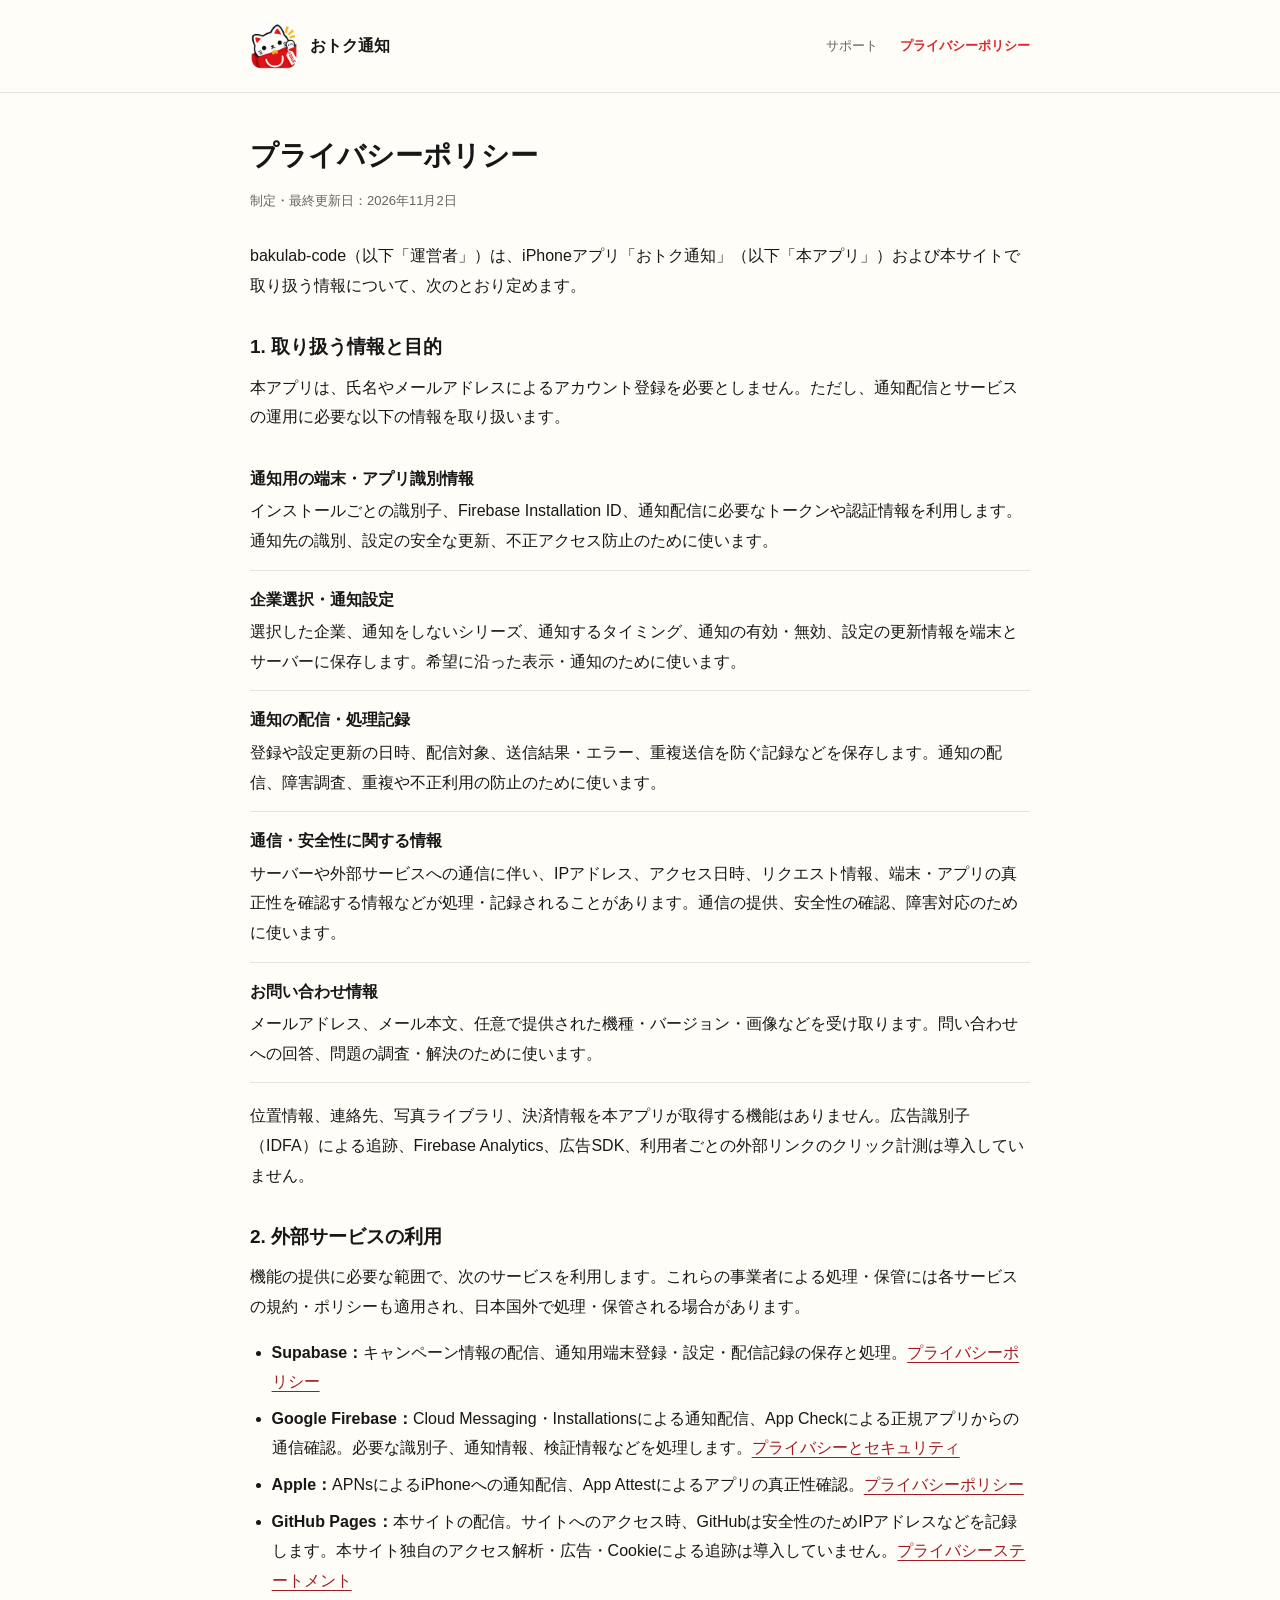
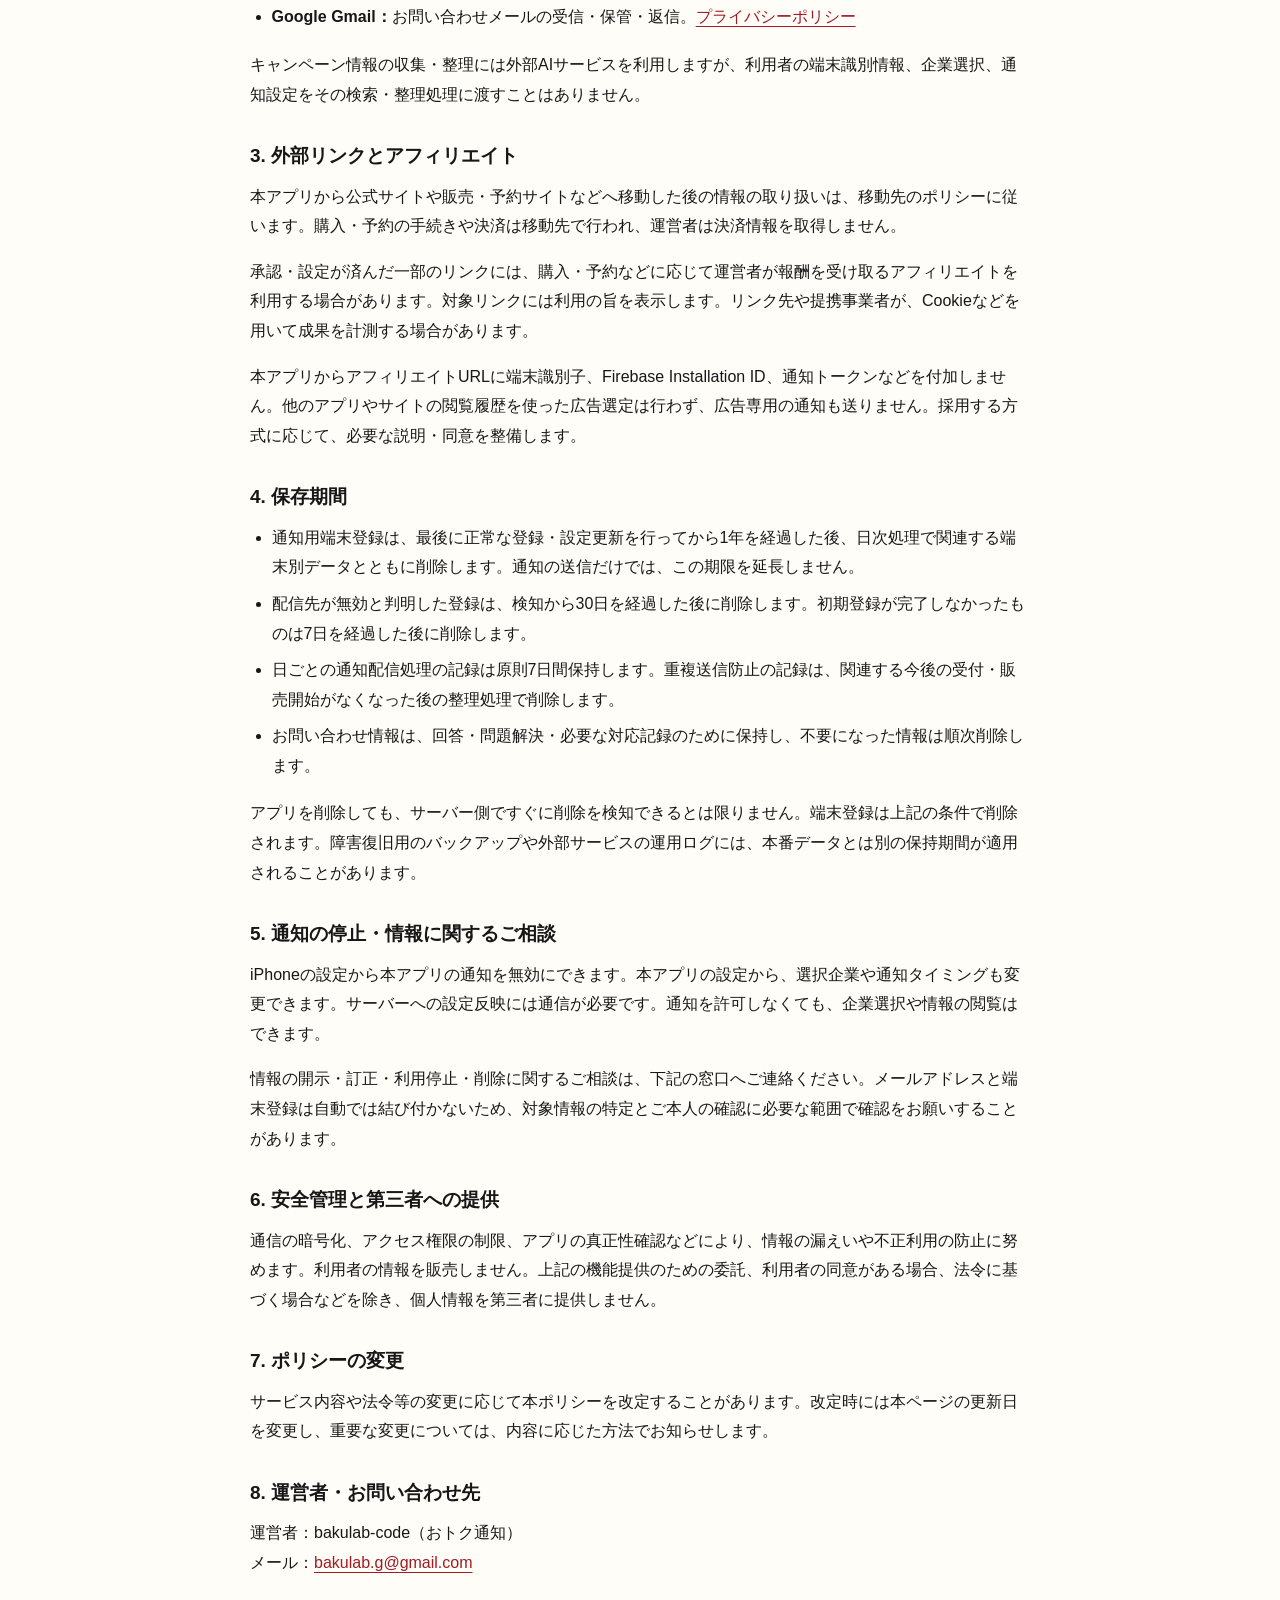
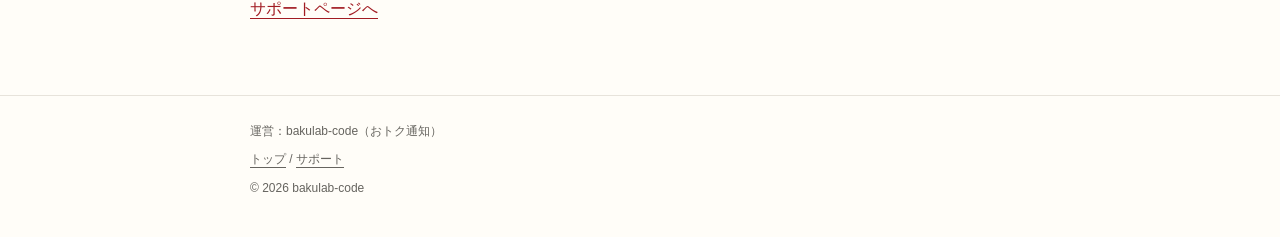
==== privacy/index.html @ 9425ad24 "Publish Otoku privacy policy and support pages" ====
<!doctype html>
<html lang="ja">
<head>
  <meta charset="utf-8">
  <meta name="viewport" content="width=device-width, initial-scale=1">
  <meta name="referrer" content="no-referrer">
  <meta name="description" content="おトク通知で取り扱う情報、利用目的、外部サービス、保存期間、通知停止と問い合わせ方法について。">
  <title>プライバシーポリシー | おトク通知</title>
  <link rel="canonical" href="https://bakulab-code.github.io/otoku-info/privacy/">
  <link rel="icon" href="../assets/app-icon.png" type="image/png">
  <link rel="stylesheet" href="../styles.css">
</head>
<body>
  <a class="skip" href="#main">本文へ移動</a>
  <header class="site-header"><div class="wrap header-inner">
    <a class="brand" href="../" aria-label="おトク通知 トップ"><img src="../assets/app-icon.png" alt="" width="48" height="48"><span>おトク通知</span></a>
    <nav aria-label="サイト内メニュー"><a href="../support/">サポート</a><a href="./" aria-current="page">プライバシーポリシー</a></nav>
  </div></header>
  <main id="main" class="wrap">
    <h1>プライバシーポリシー</h1>
    <p class="updated">制定・最終更新日：2026年11月2日</p>
    <p>bakulab-code（以下「運営者」）は、iPhoneアプリ「おトク通知」（以下「本アプリ」）および本サイトで取り扱う情報について、次のとおり定めます。</p>
    <h2>1. 取り扱う情報と目的</h2>
    <p>本アプリは、氏名やメールアドレスによるアカウント登録を必要としません。ただし、通知配信とサービスの運用に必要な以下の情報を取り扱います。</p>
    <dl class="facts">
      <div><dt>通知用の端末・アプリ識別情報</dt><dd>インストールごとの識別子、Firebase Installation ID、通知配信に必要なトークンや認証情報を利用します。通知先の識別、設定の安全な更新、不正アクセス防止のために使います。</dd></div>
      <div><dt>企業選択・通知設定</dt><dd>選択した企業、通知をしないシリーズ、通知するタイミング、通知の有効・無効、設定の更新情報を端末とサーバーに保存します。希望に沿った表示・通知のために使います。</dd></div>
      <div><dt>通知の配信・処理記録</dt><dd>登録や設定更新の日時、配信対象、送信結果・エラー、重複送信を防ぐ記録などを保存します。通知の配信、障害調査、重複や不正利用の防止のために使います。</dd></div>
      <div><dt>通信・安全性に関する情報</dt><dd>サーバーや外部サービスへの通信に伴い、IPアドレス、アクセス日時、リクエスト情報、端末・アプリの真正性を確認する情報などが処理・記録されることがあります。通信の提供、安全性の確認、障害対応のために使います。</dd></div>
      <div id="contact-data"><dt>お問い合わせ情報</dt><dd>メールアドレス、メール本文、任意で提供された機種・バージョン・画像などを受け取ります。問い合わせへの回答、問題の調査・解決のために使います。</dd></div>
    </dl>
    <p>位置情報、連絡先、写真ライブラリ、決済情報を本アプリが取得する機能はありません。広告識別子（IDFA）による追跡、Firebase Analytics、広告SDK、利用者ごとの外部リンクのクリック計測は導入していません。</p>
    <h2>2. 外部サービスの利用</h2>
    <p>機能の提供に必要な範囲で、次のサービスを利用します。これらの事業者による処理・保管には各サービスの規約・ポリシーも適用され、日本国外で処理・保管される場合があります。</p>
    <ul>
      <li><strong>Supabase：</strong>キャンペーン情報の配信、通知用端末登録・設定・配信記録の保存と処理。<a href="https://supabase.com/privacy">プライバシーポリシー</a></li>
      <li><strong>Google Firebase：</strong>Cloud Messaging・Installationsによる通知配信、App Checkによる正規アプリからの通信確認。必要な識別子、通知情報、検証情報などを処理します。<a href="https://firebase.google.com/support/privacy">プライバシーとセキュリティ</a></li>
      <li><strong>Apple：</strong>APNsによるiPhoneへの通知配信、App Attestによるアプリの真正性確認。<a href="https://www.apple.com/jp/legal/privacy/">プライバシーポリシー</a></li>
      <li><strong>GitHub Pages：</strong>本サイトの配信。サイトへのアクセス時、GitHubは安全性のためIPアドレスなどを記録します。本サイト独自のアクセス解析・広告・Cookieによる追跡は導入していません。<a href="https://docs.github.com/en/site-policy/privacy-policies/github-general-privacy-statement">プライバシーステートメント</a></li>
      <li><strong>Google Gmail：</strong>お問い合わせメールの受信・保管・返信。<a href="https://policies.google.com/privacy?hl=ja">プライバシーポリシー</a></li>
    </ul>
    <p>キャンペーン情報の収集・整理には外部AIサービスを利用しますが、利用者の端末識別情報、企業選択、通知設定をその検索・整理処理に渡すことはありません。</p>
    <h2>3. 外部リンクとアフィリエイト</h2>
    <p>本アプリから公式サイトや販売・予約サイトなどへ移動した後の情報の取り扱いは、移動先のポリシーに従います。購入・予約の手続きや決済は移動先で行われ、運営者は決済情報を取得しません。</p>
    <p>承認・設定が済んだ一部のリンクには、購入・予約などに応じて運営者が報酬を受け取るアフィリエイトを利用する場合があります。対象リンクには利用の旨を表示します。リンク先や提携事業者が、Cookieなどを用いて成果を計測する場合があります。</p>
    <p>本アプリからアフィリエイトURLに端末識別子、Firebase Installation ID、通知トークンなどを付加しません。他のアプリやサイトの閲覧履歴を使った広告選定は行わず、広告専用の通知も送りません。採用する方式に応じて、必要な説明・同意を整備します。</p>
    <h2>4. 保存期間</h2>
    <ul>
      <li>通知用端末登録は、最後に正常な登録・設定更新を行ってから1年を経過した後、日次処理で関連する端末別データとともに削除します。通知の送信だけでは、この期限を延長しません。</li>
      <li>配信先が無効と判明した登録は、検知から30日を経過した後に削除します。初期登録が完了しなかったものは7日を経過した後に削除します。</li>
      <li>日ごとの通知配信処理の記録は原則7日間保持します。重複送信防止の記録は、関連する今後の受付・販売開始がなくなった後の整理処理で削除します。</li>
      <li>お問い合わせ情報は、回答・問題解決・必要な対応記録のために保持し、不要になった情報は順次削除します。</li>
    </ul>
    <p>アプリを削除しても、サーバー側ですぐに削除を検知できるとは限りません。端末登録は上記の条件で削除されます。障害復旧用のバックアップや外部サービスの運用ログには、本番データとは別の保持期間が適用されることがあります。</p>
    <h2>5. 通知の停止・情報に関するご相談</h2>
    <p>iPhoneの設定から本アプリの通知を無効にできます。本アプリの設定から、選択企業や通知タイミングも変更できます。サーバーへの設定反映には通信が必要です。通知を許可しなくても、企業選択や情報の閲覧はできます。</p>
    <p>情報の開示・訂正・利用停止・削除に関するご相談は、下記の窓口へご連絡ください。メールアドレスと端末登録は自動では結び付かないため、対象情報の特定とご本人の確認に必要な範囲で確認をお願いすることがあります。</p>
    <h2>6. 安全管理と第三者への提供</h2>
    <p>通信の暗号化、アクセス権限の制限、アプリの真正性確認などにより、情報の漏えいや不正利用の防止に努めます。利用者の情報を販売しません。上記の機能提供のための委託、利用者の同意がある場合、法令に基づく場合などを除き、個人情報を第三者に提供しません。</p>
    <h2>7. ポリシーの変更</h2>
    <p>サービス内容や法令等の変更に応じて本ポリシーを改定することがあります。改定時には本ページの更新日を変更し、重要な変更については、内容に応じた方法でお知らせします。</p>
    <h2>8. 運営者・お問い合わせ先</h2>
    <p>運営者：bakulab-code（おトク通知）<br>メール：<a href="mailto:bakulab.g@gmail.com">bakulab.g@gmail.com</a></p>
    <p><a href="../support/">サポートページへ</a></p>
  </main>
  <footer><div class="wrap"><p>運営：bakulab-code（おトク通知）</p><p><a href="../">トップ</a> / <a href="../support/">サポート</a></p><p>&copy; 2026 bakulab-code</p></div></footer>
</body>
</html>
---- styles.css ----
:root {
  color-scheme: light;
  --paper: #fffdf8;
  --ink: #171717;
  --muted: #66645f;
  --red: #d9272e;
  --line: #e7e3db;
}
* { box-sizing: border-box; }
html { -webkit-text-size-adjust: 100%; }
body {
  margin: 0;
  background: var(--paper);
  color: var(--ink);
  font-family: -apple-system, BlinkMacSystemFont, "Hiragino Sans", "Yu Gothic", sans-serif;
  font-size: 16px;
  line-height: 1.85;
  letter-spacing: 0;
  overflow-wrap: anywhere;
}
a { color: #a11b22; text-underline-offset: 4px; }
a:hover { text-decoration-thickness: 2px; }
a:focus-visible, summary:focus-visible { outline: 3px solid var(--red); outline-offset: 5px; }
.wrap { width: min(100% - 40px, 780px); margin-inline: auto; }
.skip { position: absolute; top: -100px; left: 20px; background: white; padding: 8px; z-index: 2; }
.skip:focus { top: 12px; }
.site-header { border-bottom: 1px solid var(--line); }
.header-inner { display: flex; align-items: center; justify-content: space-between; gap: 20px; padding-block: 22px; }
.brand { display: flex; align-items: center; gap: 12px; color: var(--ink); text-decoration: none; font-weight: 650; }
.brand img { display: block; width: 48px; height: 48px; border-radius: 11px; }
nav { display: flex; flex-wrap: wrap; gap: 8px 22px; font-size: 13px; }
nav a { color: var(--muted); text-decoration: none; }
nav a[aria-current="page"] { color: var(--red); font-weight: 650; }
main { padding-block: 42px 56px; }
h1 { margin: 0 0 12px; font-size: 28px; line-height: 1.5; font-weight: 700; }
h2 { margin: 32px 0 10px; font-size: 19px; line-height: 1.6; font-weight: 650; }
p { margin: 0 0 16px; }
ul { padding-left: 1.35em; margin: 0 0 18px; }
li { margin-block: 7px; }
.lead { color: #45433f; }
.updated, .note { color: var(--muted); font-size: 13px; }
.updated { margin-bottom: 28px; }
.page-links { border-top: 1px solid var(--line); margin-top: 30px; }
.page-link { display: block; padding: 20px 0; border-bottom: 1px solid var(--line); text-decoration: none; }
.page-link strong { font-size: 18px; font-weight: 650; }
.page-link span { display: block; margin-top: 4px; color: var(--muted); font-size: 14px; }
.contact { border-left: 3px solid var(--red); padding-left: 18px; margin-block: 24px; }
.contact p { margin-bottom: 6px; }
.email { font-size: 19px; font-weight: 600; }
.facts { margin: 18px 0; }
.facts > div { border-bottom: 1px solid var(--line); padding-block: 14px; }
dt { font-weight: 650; }
dd { margin: 3px 0 0; }
details { border-bottom: 1px solid var(--line); padding-block: 17px; }
summary { cursor: pointer; font-weight: 600; line-height: 1.7; }
details p { margin: 12px 0 2px; font-size: 15px; }
footer { border-top: 1px solid var(--line); padding-block: 24px 32px; color: var(--muted); font-size: 12px; }
footer p { margin-bottom: 6px; }
footer a { color: inherit; }
@media (max-width: 580px) {
  .header-inner { align-items: flex-start; flex-direction: column; gap: 14px; padding-block: 18px; }
  .brand img { width: 42px; height: 42px; }
  main { padding-block: 30px 42px; }
  h1 { font-size: 25px; }
  h2 { font-size: 18px; }
}
@media (prefers-reduced-motion: no-preference) {
  a { transition: color 120ms ease; }
}
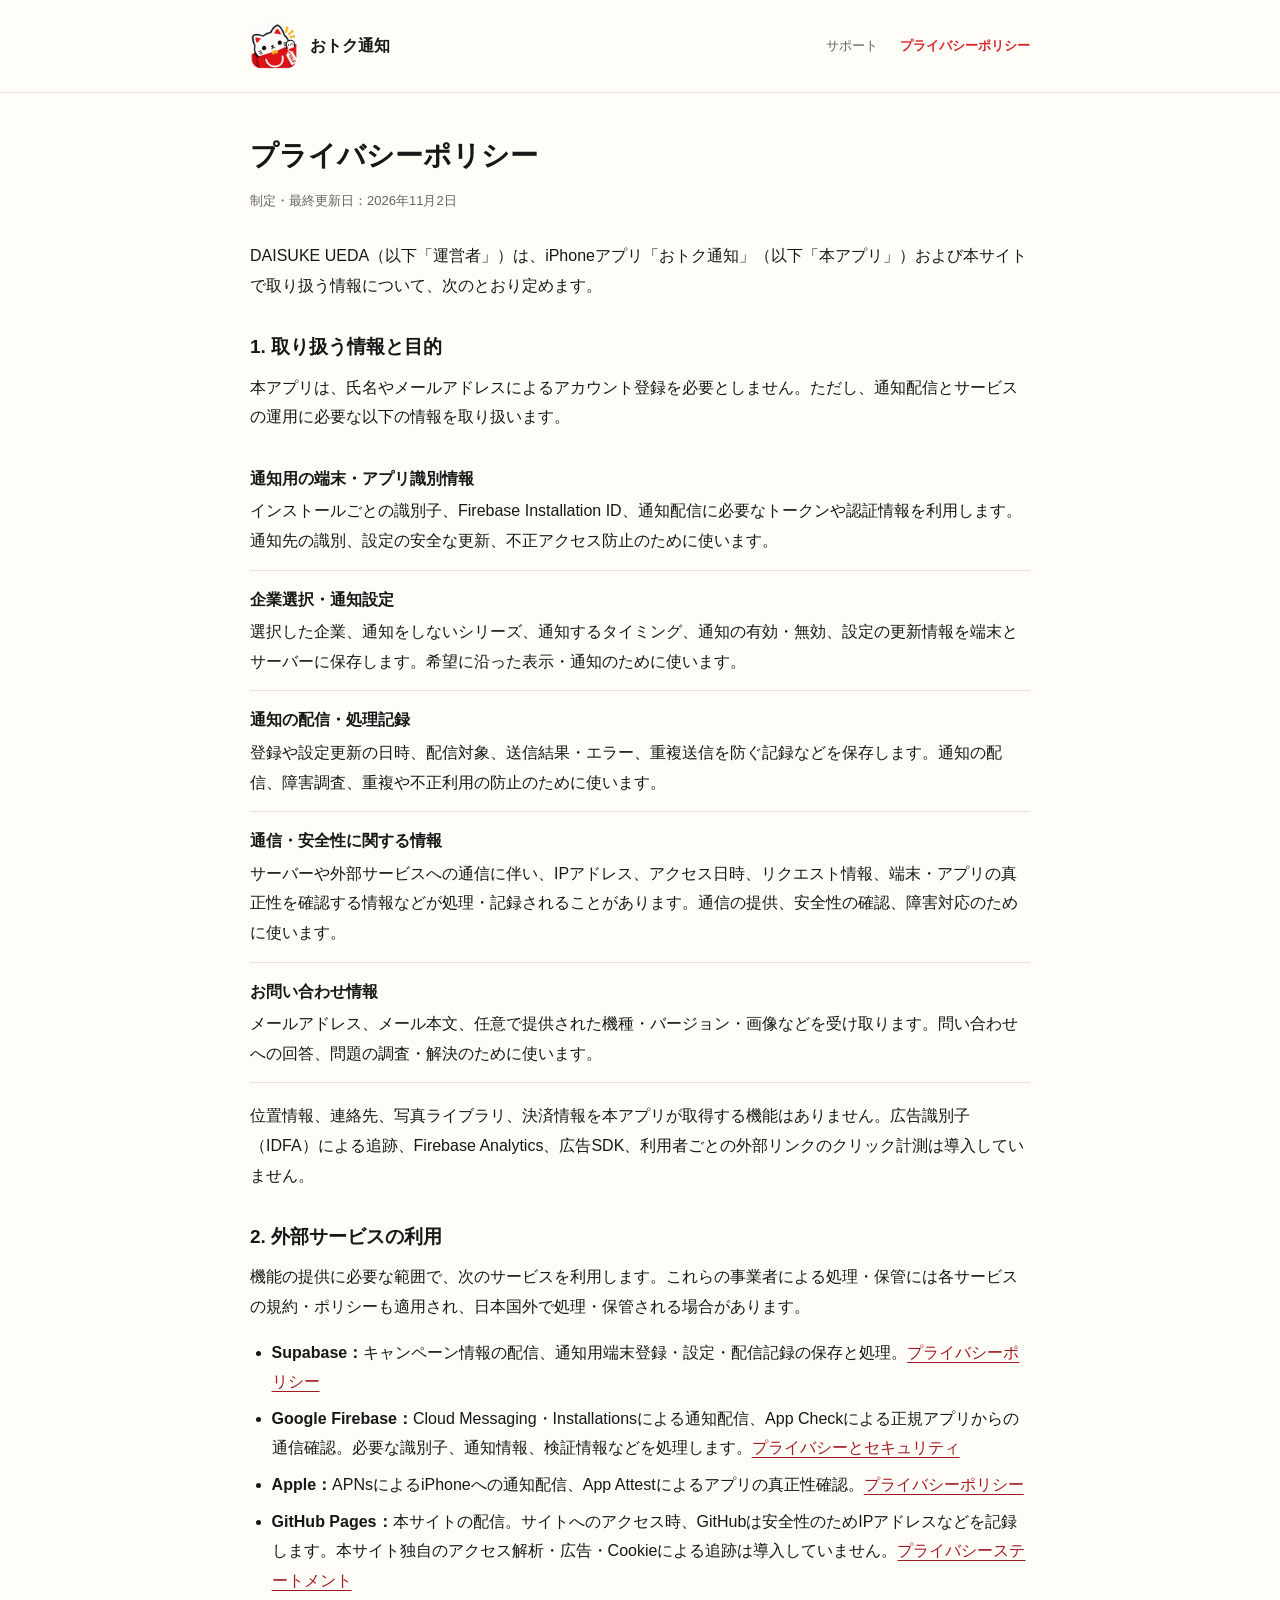
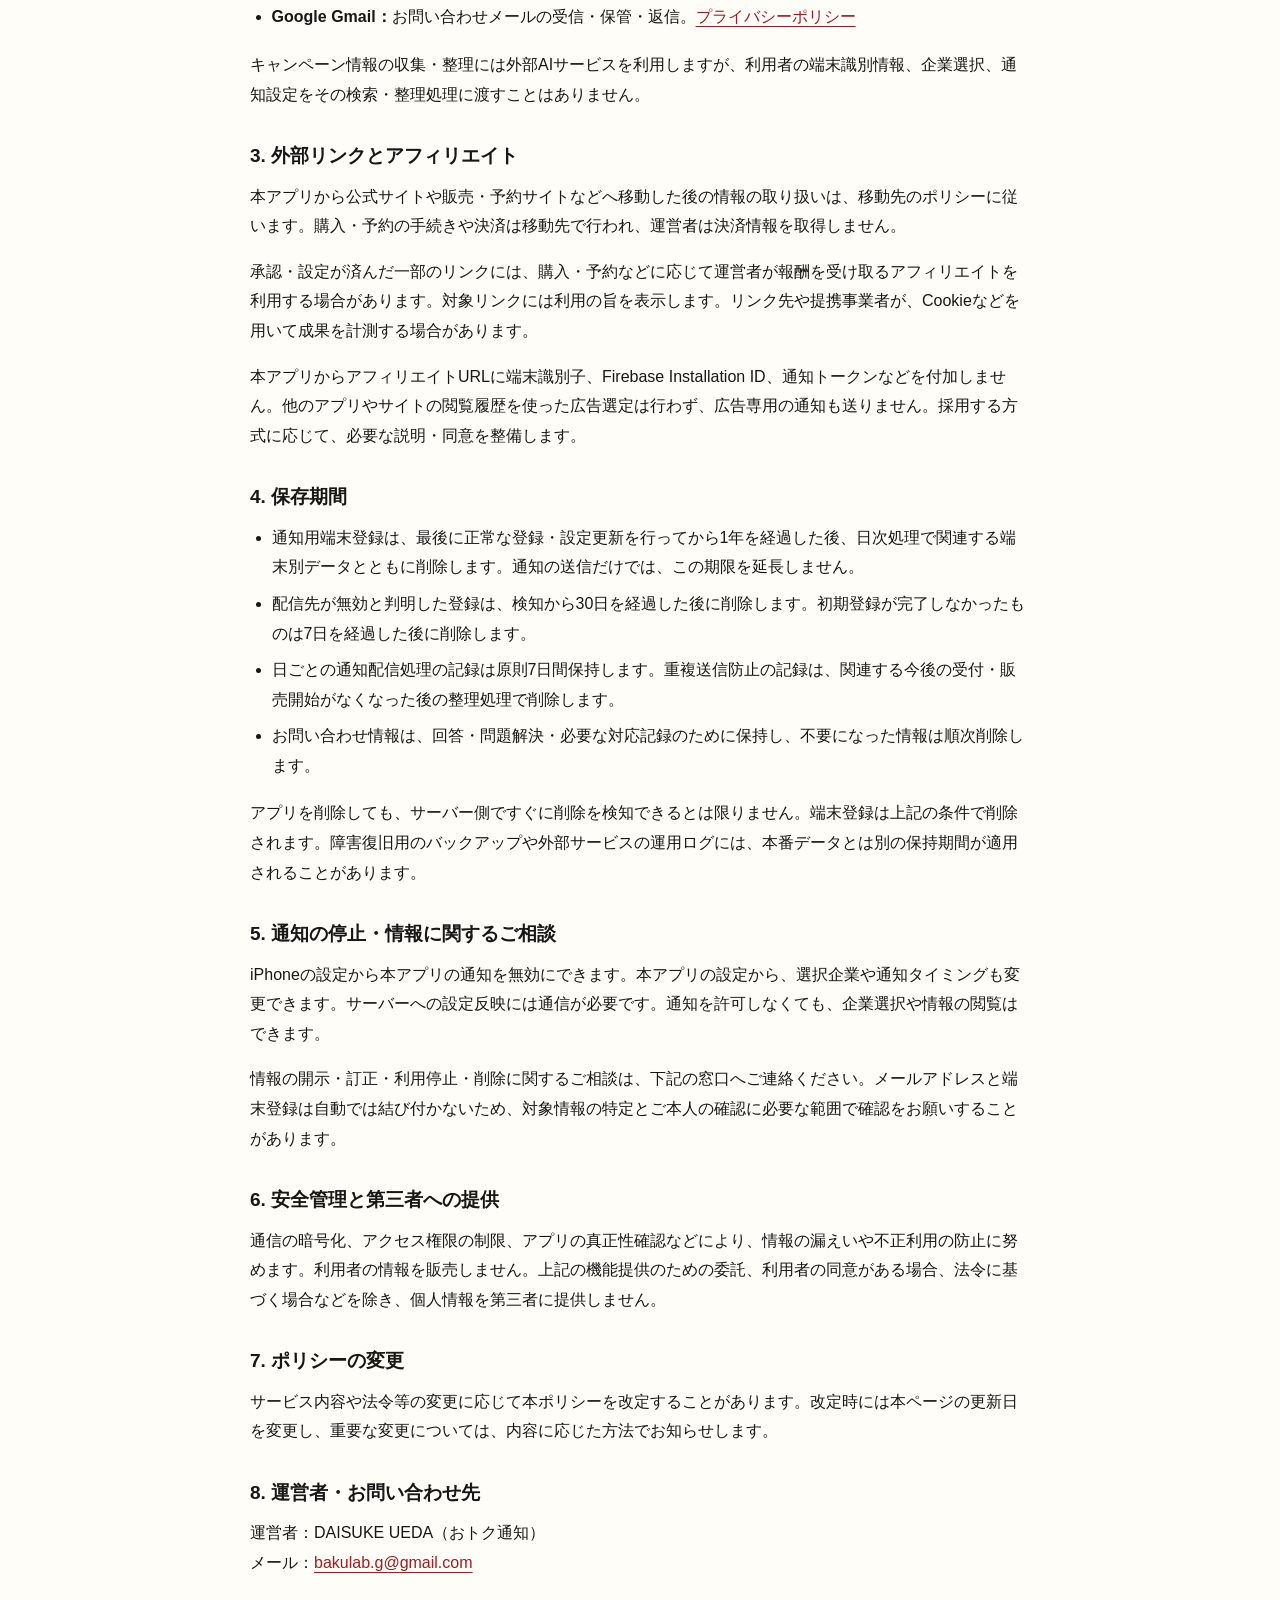
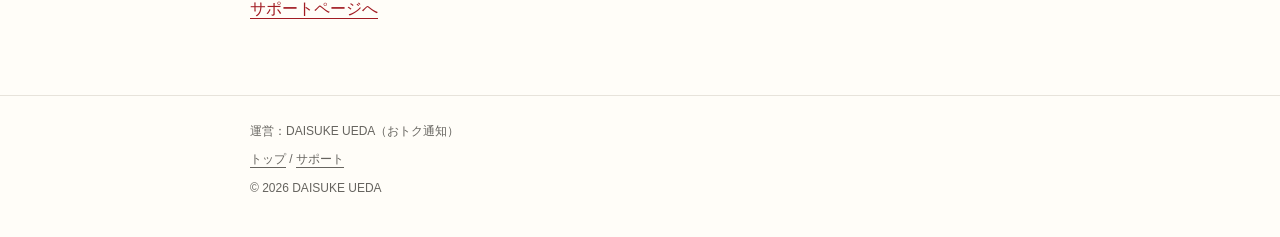
==== commit 82e9d5e2: "Set public operator name to DAISUKE UEDA" ====
--- a/privacy/index.html
+++ b/privacy/index.html
@@ -19,7 +19,7 @@
   <main id="main" class="wrap">
     <h1>プライバシーポリシー</h1>
     <p class="updated">制定・最終更新日：2026年11月2日</p>
-    <p>bakulab-code（以下「運営者」）は、iPhoneアプリ「おトク通知」（以下「本アプリ」）および本サイトで取り扱う情報について、次のとおり定めます。</p>
+    <p>DAISUKE UEDA（以下「運営者」）は、iPhoneアプリ「おトク通知」（以下「本アプリ」）および本サイトで取り扱う情報について、次のとおり定めます。</p>
     <h2>1. 取り扱う情報と目的</h2>
     <p>本アプリは、氏名やメールアドレスによるアカウント登録を必要としません。ただし、通知配信とサービスの運用に必要な以下の情報を取り扱います。</p>
     <dl class="facts">
@@ -60,9 +60,9 @@
     <h2>7. ポリシーの変更</h2>
     <p>サービス内容や法令等の変更に応じて本ポリシーを改定することがあります。改定時には本ページの更新日を変更し、重要な変更については、内容に応じた方法でお知らせします。</p>
     <h2>8. 運営者・お問い合わせ先</h2>
-    <p>運営者：bakulab-code（おトク通知）<br>メール：<a href="mailto:bakulab.g@gmail.com">bakulab.g@gmail.com</a></p>
+    <p>運営者：DAISUKE UEDA（おトク通知）<br>メール：<a href="mailto:bakulab.g@gmail.com">bakulab.g@gmail.com</a></p>
     <p><a href="../support/">サポートページへ</a></p>
   </main>
-  <footer><div class="wrap"><p>運営：bakulab-code（おトク通知）</p><p><a href="../">トップ</a> / <a href="../support/">サポート</a></p><p>&copy; 2026 bakulab-code</p></div></footer>
+  <footer><div class="wrap"><p>運営：DAISUKE UEDA（おトク通知）</p><p><a href="../">トップ</a> / <a href="../support/">サポート</a></p><p>&copy; 2026 DAISUKE UEDA</p></div></footer>
 </body>
 </html>
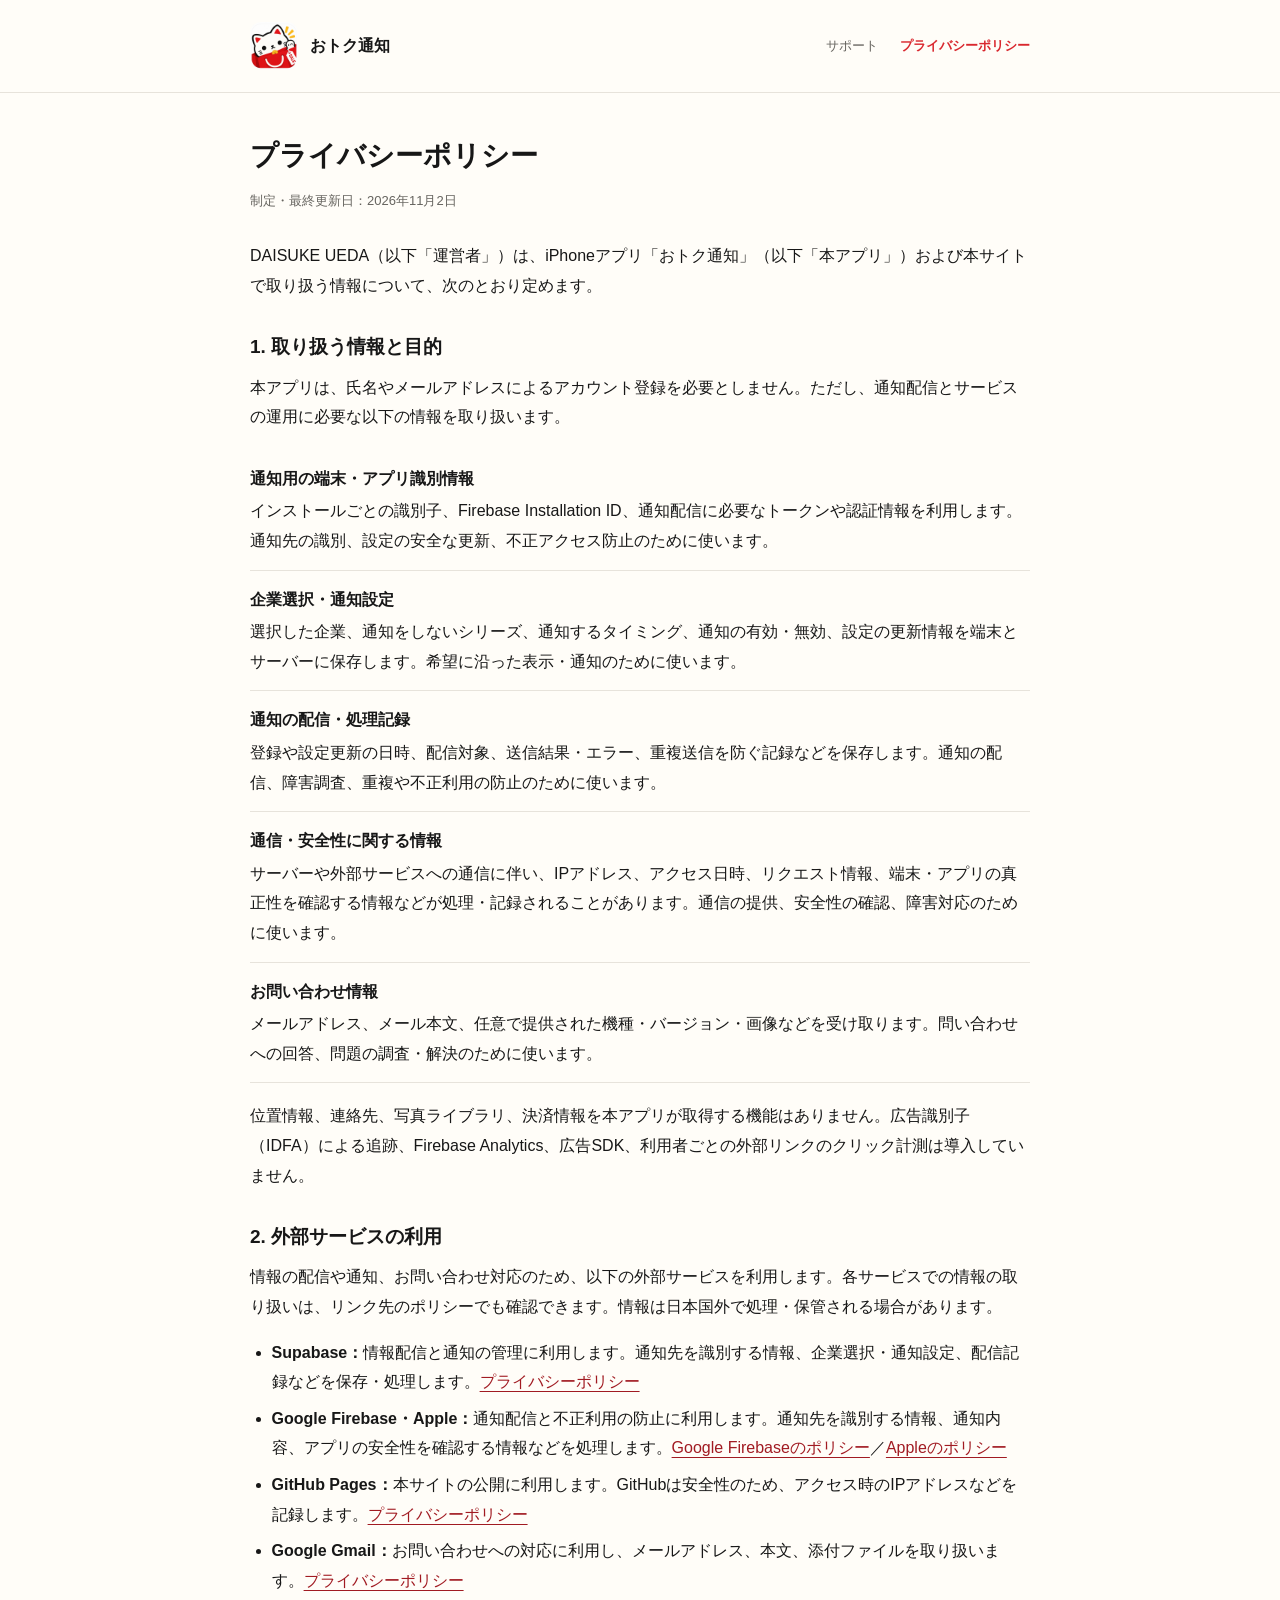
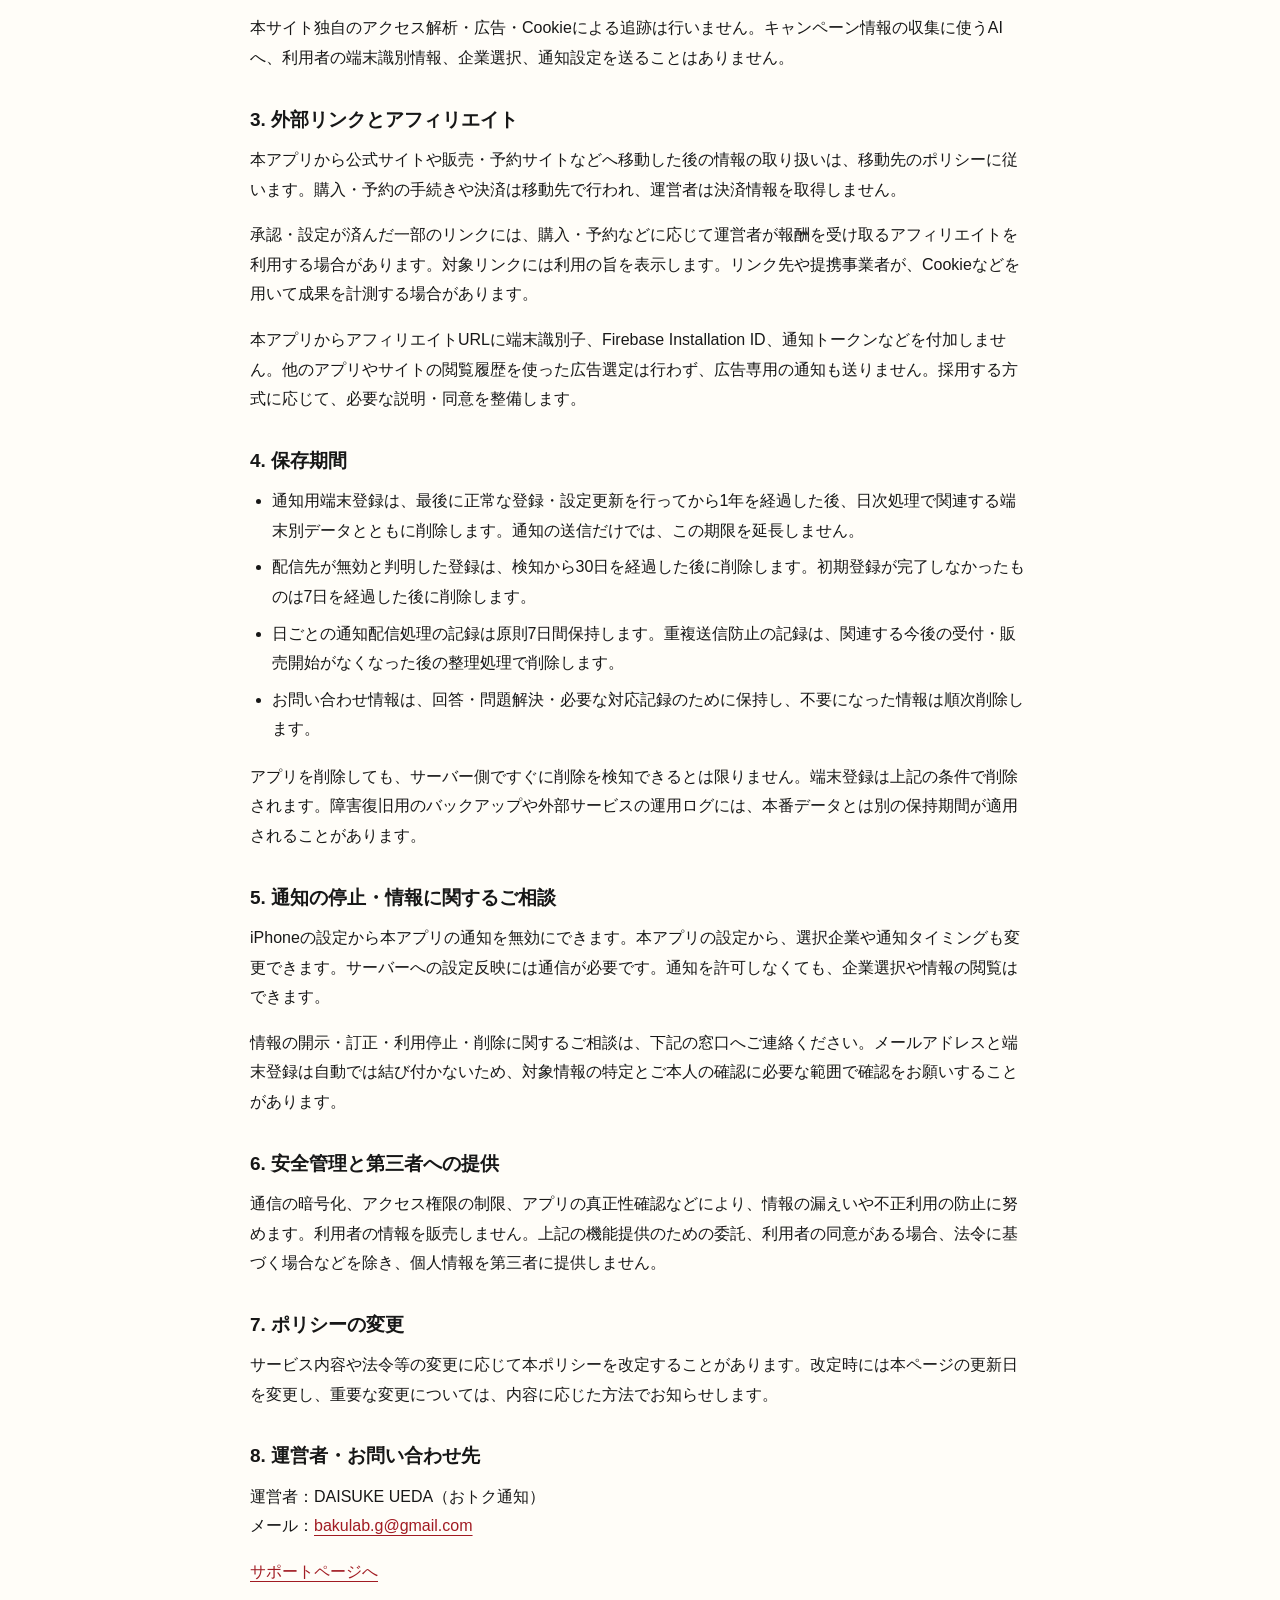
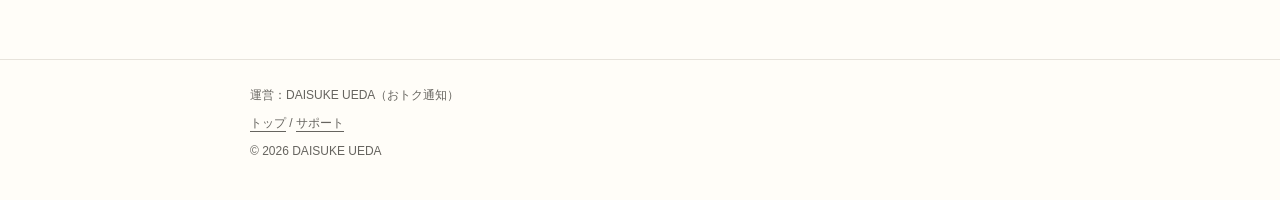
==== commit 9230b178: "Simplify external service privacy explanations" ====
--- a/privacy/index.html
+++ b/privacy/index.html
@@ -31,15 +31,14 @@
     </dl>
     <p>位置情報、連絡先、写真ライブラリ、決済情報を本アプリが取得する機能はありません。広告識別子（IDFA）による追跡、Firebase Analytics、広告SDK、利用者ごとの外部リンクのクリック計測は導入していません。</p>
     <h2>2. 外部サービスの利用</h2>
-    <p>機能の提供に必要な範囲で、次のサービスを利用します。これらの事業者による処理・保管には各サービスの規約・ポリシーも適用され、日本国外で処理・保管される場合があります。</p>
+    <p>情報の配信や通知、お問い合わせ対応のため、以下の外部サービスを利用します。各サービスでの情報の取り扱いは、リンク先のポリシーでも確認できます。情報は日本国外で処理・保管される場合があります。</p>
     <ul>
-      <li><strong>Supabase：</strong>キャンペーン情報の配信、通知用端末登録・設定・配信記録の保存と処理。<a href="https://supabase.com/privacy">プライバシーポリシー</a></li>
-      <li><strong>Google Firebase：</strong>Cloud Messaging・Installationsによる通知配信、App Checkによる正規アプリからの通信確認。必要な識別子、通知情報、検証情報などを処理します。<a href="https://firebase.google.com/support/privacy">プライバシーとセキュリティ</a></li>
-      <li><strong>Apple：</strong>APNsによるiPhoneへの通知配信、App Attestによるアプリの真正性確認。<a href="https://www.apple.com/jp/legal/privacy/">プライバシーポリシー</a></li>
-      <li><strong>GitHub Pages：</strong>本サイトの配信。サイトへのアクセス時、GitHubは安全性のためIPアドレスなどを記録します。本サイト独自のアクセス解析・広告・Cookieによる追跡は導入していません。<a href="https://docs.github.com/en/site-policy/privacy-policies/github-general-privacy-statement">プライバシーステートメント</a></li>
-      <li><strong>Google Gmail：</strong>お問い合わせメールの受信・保管・返信。<a href="https://policies.google.com/privacy?hl=ja">プライバシーポリシー</a></li>
+      <li><strong>Supabase：</strong>情報配信と通知の管理に利用します。通知先を識別する情報、企業選択・通知設定、配信記録などを保存・処理します。<a href="https://supabase.com/privacy">プライバシーポリシー</a></li>
+      <li><strong>Google Firebase・Apple：</strong>通知配信と不正利用の防止に利用します。通知先を識別する情報、通知内容、アプリの安全性を確認する情報などを処理します。<a href="https://firebase.google.com/support/privacy">Google Firebaseのポリシー</a>／<a href="https://www.apple.com/jp/legal/privacy/">Appleのポリシー</a></li>
+      <li><strong>GitHub Pages：</strong>本サイトの公開に利用します。GitHubは安全性のため、アクセス時のIPアドレスなどを記録します。<a href="https://docs.github.com/en/site-policy/privacy-policies/github-general-privacy-statement">プライバシーポリシー</a></li>
+      <li><strong>Google Gmail：</strong>お問い合わせへの対応に利用し、メールアドレス、本文、添付ファイルを取り扱います。<a href="https://policies.google.com/privacy?hl=ja">プライバシーポリシー</a></li>
     </ul>
-    <p>キャンペーン情報の収集・整理には外部AIサービスを利用しますが、利用者の端末識別情報、企業選択、通知設定をその検索・整理処理に渡すことはありません。</p>
+    <p>本サイト独自のアクセス解析・広告・Cookieによる追跡は行いません。キャンペーン情報の収集に使うAIへ、利用者の端末識別情報、企業選択、通知設定を送ることはありません。</p>
     <h2>3. 外部リンクとアフィリエイト</h2>
     <p>本アプリから公式サイトや販売・予約サイトなどへ移動した後の情報の取り扱いは、移動先のポリシーに従います。購入・予約の手続きや決済は移動先で行われ、運営者は決済情報を取得しません。</p>
     <p>承認・設定が済んだ一部のリンクには、購入・予約などに応じて運営者が報酬を受け取るアフィリエイトを利用する場合があります。対象リンクには利用の旨を表示します。リンク先や提携事業者が、Cookieなどを用いて成果を計測する場合があります。</p>
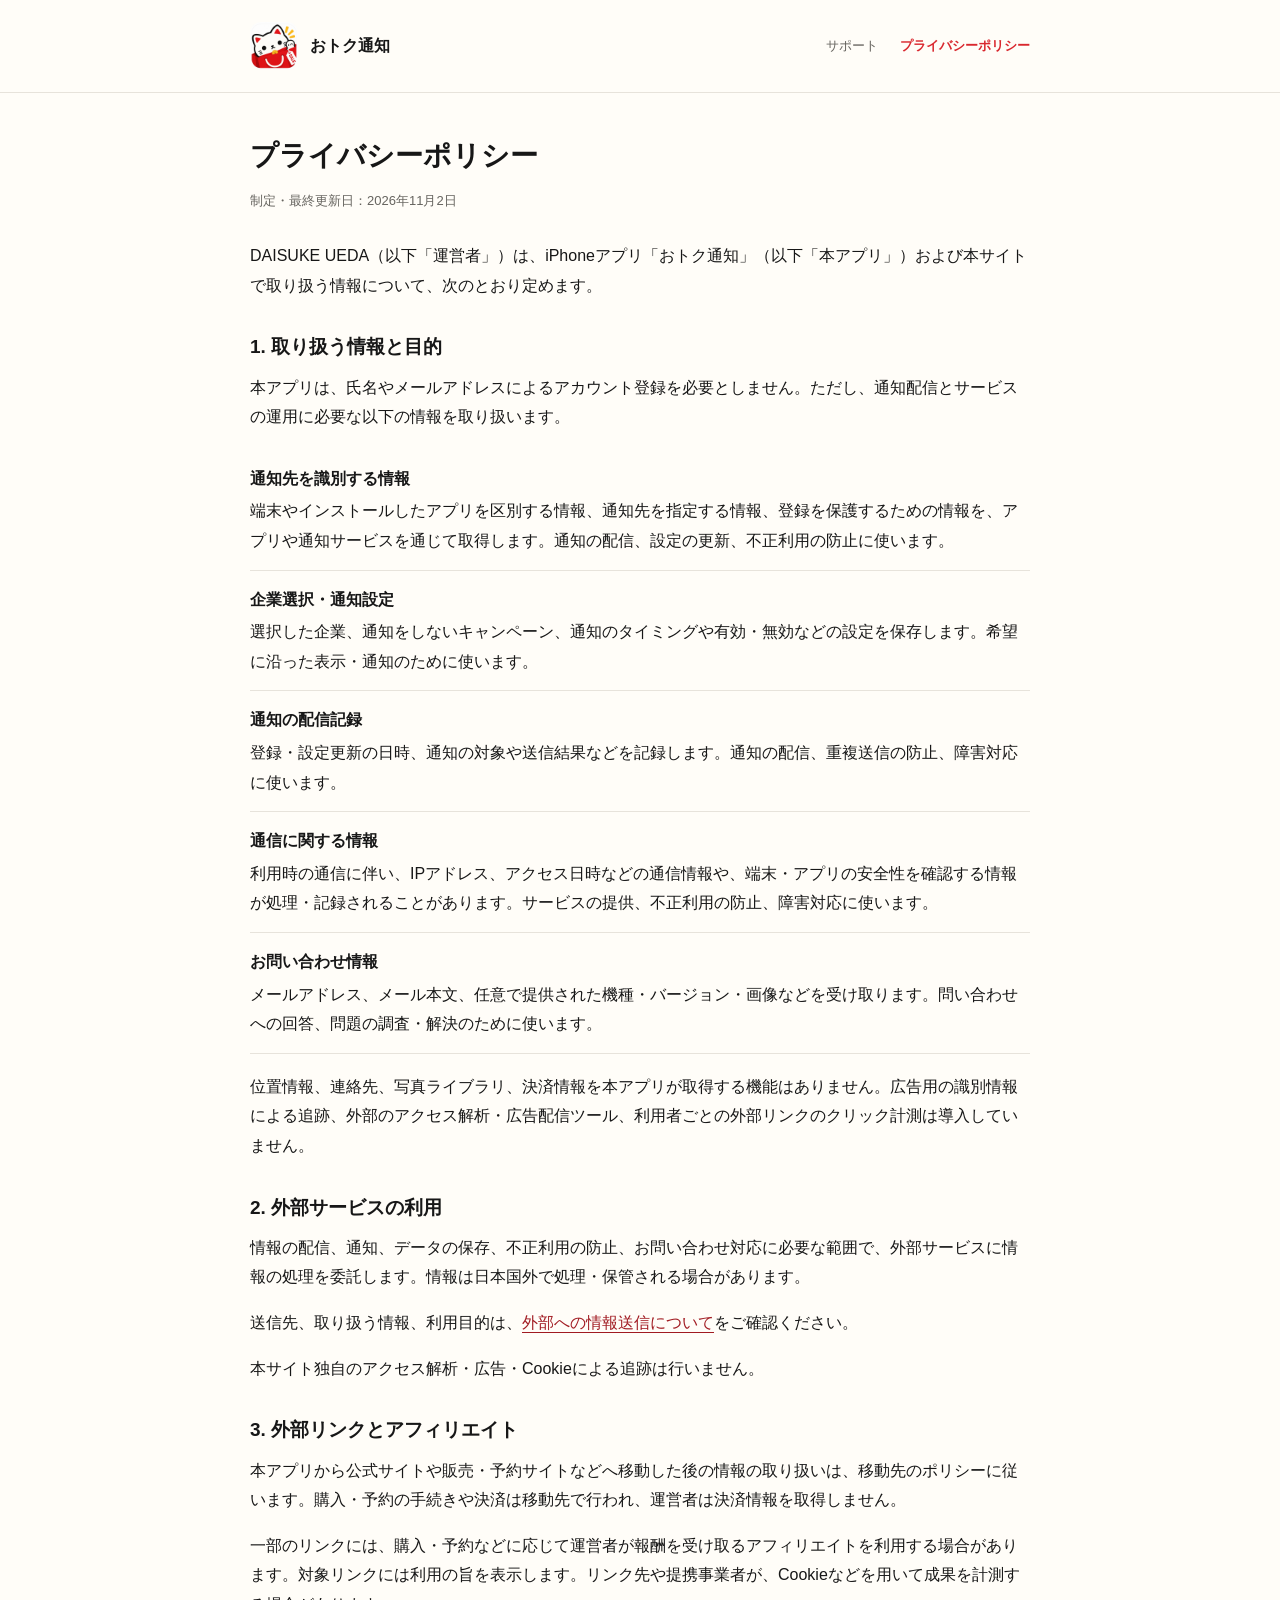
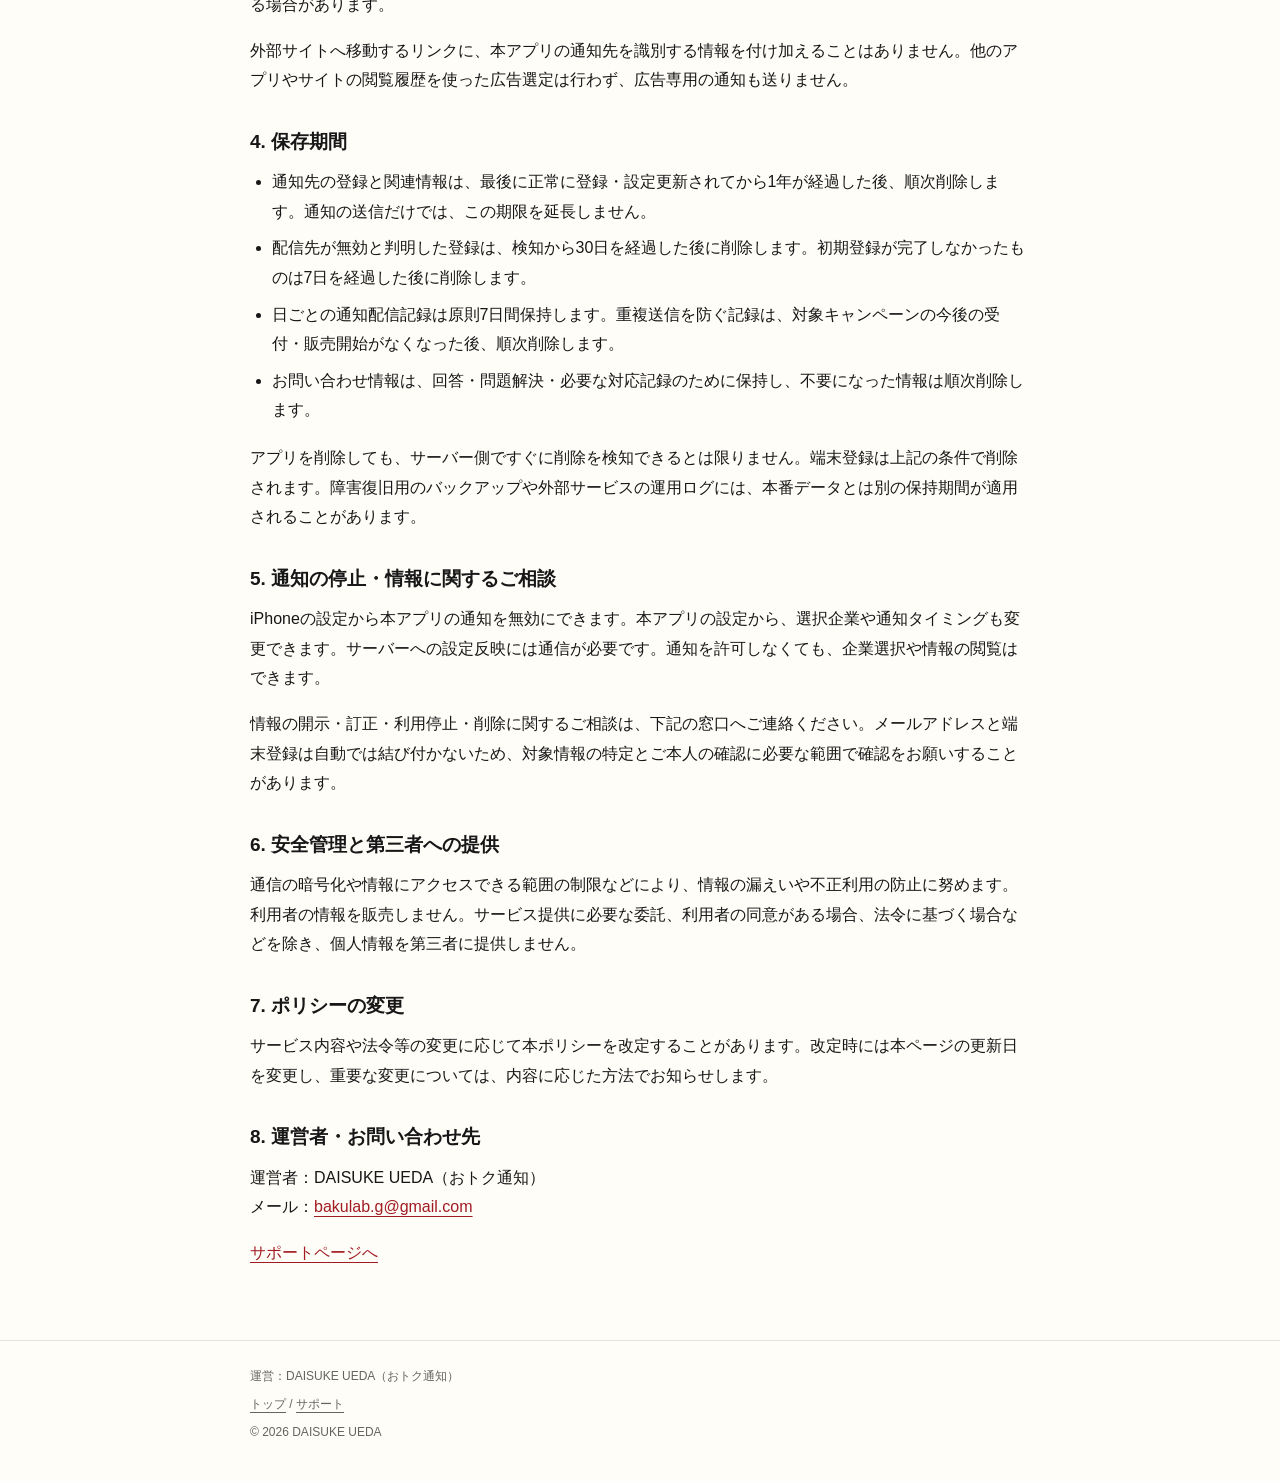
==== commit 1689b547: "Separate privacy disclosures from implementation details" ====
--- a/privacy/index.html
+++ b/privacy/index.html
@@ -23,31 +23,26 @@
     <h2>1. 取り扱う情報と目的</h2>
     <p>本アプリは、氏名やメールアドレスによるアカウント登録を必要としません。ただし、通知配信とサービスの運用に必要な以下の情報を取り扱います。</p>
     <dl class="facts">
-      <div><dt>通知用の端末・アプリ識別情報</dt><dd>インストールごとの識別子、Firebase Installation ID、通知配信に必要なトークンや認証情報を利用します。通知先の識別、設定の安全な更新、不正アクセス防止のために使います。</dd></div>
-      <div><dt>企業選択・通知設定</dt><dd>選択した企業、通知をしないシリーズ、通知するタイミング、通知の有効・無効、設定の更新情報を端末とサーバーに保存します。希望に沿った表示・通知のために使います。</dd></div>
-      <div><dt>通知の配信・処理記録</dt><dd>登録や設定更新の日時、配信対象、送信結果・エラー、重複送信を防ぐ記録などを保存します。通知の配信、障害調査、重複や不正利用の防止のために使います。</dd></div>
-      <div><dt>通信・安全性に関する情報</dt><dd>サーバーや外部サービスへの通信に伴い、IPアドレス、アクセス日時、リクエスト情報、端末・アプリの真正性を確認する情報などが処理・記録されることがあります。通信の提供、安全性の確認、障害対応のために使います。</dd></div>
+      <div><dt>通知先を識別する情報</dt><dd>端末やインストールしたアプリを区別する情報、通知先を指定する情報、登録を保護するための情報を、アプリや通知サービスを通じて取得します。通知の配信、設定の更新、不正利用の防止に使います。</dd></div>
+      <div><dt>企業選択・通知設定</dt><dd>選択した企業、通知をしないキャンペーン、通知のタイミングや有効・無効などの設定を保存します。希望に沿った表示・通知のために使います。</dd></div>
+      <div><dt>通知の配信記録</dt><dd>登録・設定更新の日時、通知の対象や送信結果などを記録します。通知の配信、重複送信の防止、障害対応に使います。</dd></div>
+      <div><dt>通信に関する情報</dt><dd>利用時の通信に伴い、IPアドレス、アクセス日時などの通信情報や、端末・アプリの安全性を確認する情報が処理・記録されることがあります。サービスの提供、不正利用の防止、障害対応に使います。</dd></div>
       <div id="contact-data"><dt>お問い合わせ情報</dt><dd>メールアドレス、メール本文、任意で提供された機種・バージョン・画像などを受け取ります。問い合わせへの回答、問題の調査・解決のために使います。</dd></div>
     </dl>
-    <p>位置情報、連絡先、写真ライブラリ、決済情報を本アプリが取得する機能はありません。広告識別子（IDFA）による追跡、Firebase Analytics、広告SDK、利用者ごとの外部リンクのクリック計測は導入していません。</p>
+    <p>位置情報、連絡先、写真ライブラリ、決済情報を本アプリが取得する機能はありません。広告用の識別情報による追跡、外部のアクセス解析・広告配信ツール、利用者ごとの外部リンクのクリック計測は導入していません。</p>
     <h2>2. 外部サービスの利用</h2>
-    <p>情報の配信や通知、お問い合わせ対応のため、以下の外部サービスを利用します。各サービスでの情報の取り扱いは、リンク先のポリシーでも確認できます。情報は日本国外で処理・保管される場合があります。</p>
-    <ul>
-      <li><strong>Supabase：</strong>情報配信と通知の管理に利用します。通知先を識別する情報、企業選択・通知設定、配信記録などを保存・処理します。<a href="https://supabase.com/privacy">プライバシーポリシー</a></li>
-      <li><strong>Google Firebase・Apple：</strong>通知配信と不正利用の防止に利用します。通知先を識別する情報、通知内容、アプリの安全性を確認する情報などを処理します。<a href="https://firebase.google.com/support/privacy">Google Firebaseのポリシー</a>／<a href="https://www.apple.com/jp/legal/privacy/">Appleのポリシー</a></li>
-      <li><strong>GitHub Pages：</strong>本サイトの公開に利用します。GitHubは安全性のため、アクセス時のIPアドレスなどを記録します。<a href="https://docs.github.com/en/site-policy/privacy-policies/github-general-privacy-statement">プライバシーポリシー</a></li>
-      <li><strong>Google Gmail：</strong>お問い合わせへの対応に利用し、メールアドレス、本文、添付ファイルを取り扱います。<a href="https://policies.google.com/privacy?hl=ja">プライバシーポリシー</a></li>
-    </ul>
-    <p>本サイト独自のアクセス解析・広告・Cookieによる追跡は行いません。キャンペーン情報の収集に使うAIへ、利用者の端末識別情報、企業選択、通知設定を送ることはありません。</p>
+    <p>情報の配信、通知、データの保存、不正利用の防止、お問い合わせ対応に必要な範囲で、外部サービスに情報の処理を委託します。情報は日本国外で処理・保管される場合があります。</p>
+    <p>送信先、取り扱う情報、利用目的は、<a href="external-services/">外部への情報送信について</a>をご確認ください。</p>
+    <p>本サイト独自のアクセス解析・広告・Cookieによる追跡は行いません。</p>
     <h2>3. 外部リンクとアフィリエイト</h2>
     <p>本アプリから公式サイトや販売・予約サイトなどへ移動した後の情報の取り扱いは、移動先のポリシーに従います。購入・予約の手続きや決済は移動先で行われ、運営者は決済情報を取得しません。</p>
-    <p>承認・設定が済んだ一部のリンクには、購入・予約などに応じて運営者が報酬を受け取るアフィリエイトを利用する場合があります。対象リンクには利用の旨を表示します。リンク先や提携事業者が、Cookieなどを用いて成果を計測する場合があります。</p>
-    <p>本アプリからアフィリエイトURLに端末識別子、Firebase Installation ID、通知トークンなどを付加しません。他のアプリやサイトの閲覧履歴を使った広告選定は行わず、広告専用の通知も送りません。採用する方式に応じて、必要な説明・同意を整備します。</p>
+    <p>一部のリンクには、購入・予約などに応じて運営者が報酬を受け取るアフィリエイトを利用する場合があります。対象リンクには利用の旨を表示します。リンク先や提携事業者が、Cookieなどを用いて成果を計測する場合があります。</p>
+    <p>外部サイトへ移動するリンクに、本アプリの通知先を識別する情報を付け加えることはありません。他のアプリやサイトの閲覧履歴を使った広告選定は行わず、広告専用の通知も送りません。</p>
     <h2>4. 保存期間</h2>
     <ul>
-      <li>通知用端末登録は、最後に正常な登録・設定更新を行ってから1年を経過した後、日次処理で関連する端末別データとともに削除します。通知の送信だけでは、この期限を延長しません。</li>
+      <li>通知先の登録と関連情報は、最後に正常に登録・設定更新されてから1年が経過した後、順次削除します。通知の送信だけでは、この期限を延長しません。</li>
       <li>配信先が無効と判明した登録は、検知から30日を経過した後に削除します。初期登録が完了しなかったものは7日を経過した後に削除します。</li>
-      <li>日ごとの通知配信処理の記録は原則7日間保持します。重複送信防止の記録は、関連する今後の受付・販売開始がなくなった後の整理処理で削除します。</li>
+      <li>日ごとの通知配信記録は原則7日間保持します。重複送信を防ぐ記録は、対象キャンペーンの今後の受付・販売開始がなくなった後、順次削除します。</li>
       <li>お問い合わせ情報は、回答・問題解決・必要な対応記録のために保持し、不要になった情報は順次削除します。</li>
     </ul>
     <p>アプリを削除しても、サーバー側ですぐに削除を検知できるとは限りません。端末登録は上記の条件で削除されます。障害復旧用のバックアップや外部サービスの運用ログには、本番データとは別の保持期間が適用されることがあります。</p>
@@ -55,7 +50,7 @@
     <p>iPhoneの設定から本アプリの通知を無効にできます。本アプリの設定から、選択企業や通知タイミングも変更できます。サーバーへの設定反映には通信が必要です。通知を許可しなくても、企業選択や情報の閲覧はできます。</p>
     <p>情報の開示・訂正・利用停止・削除に関するご相談は、下記の窓口へご連絡ください。メールアドレスと端末登録は自動では結び付かないため、対象情報の特定とご本人の確認に必要な範囲で確認をお願いすることがあります。</p>
     <h2>6. 安全管理と第三者への提供</h2>
-    <p>通信の暗号化、アクセス権限の制限、アプリの真正性確認などにより、情報の漏えいや不正利用の防止に努めます。利用者の情報を販売しません。上記の機能提供のための委託、利用者の同意がある場合、法令に基づく場合などを除き、個人情報を第三者に提供しません。</p>
+    <p>通信の暗号化や情報にアクセスできる範囲の制限などにより、情報の漏えいや不正利用の防止に努めます。利用者の情報を販売しません。サービス提供に必要な委託、利用者の同意がある場合、法令に基づく場合などを除き、個人情報を第三者に提供しません。</p>
     <h2>7. ポリシーの変更</h2>
     <p>サービス内容や法令等の変更に応じて本ポリシーを改定することがあります。改定時には本ページの更新日を変更し、重要な変更については、内容に応じた方法でお知らせします。</p>
     <h2>8. 運営者・お問い合わせ先</h2>
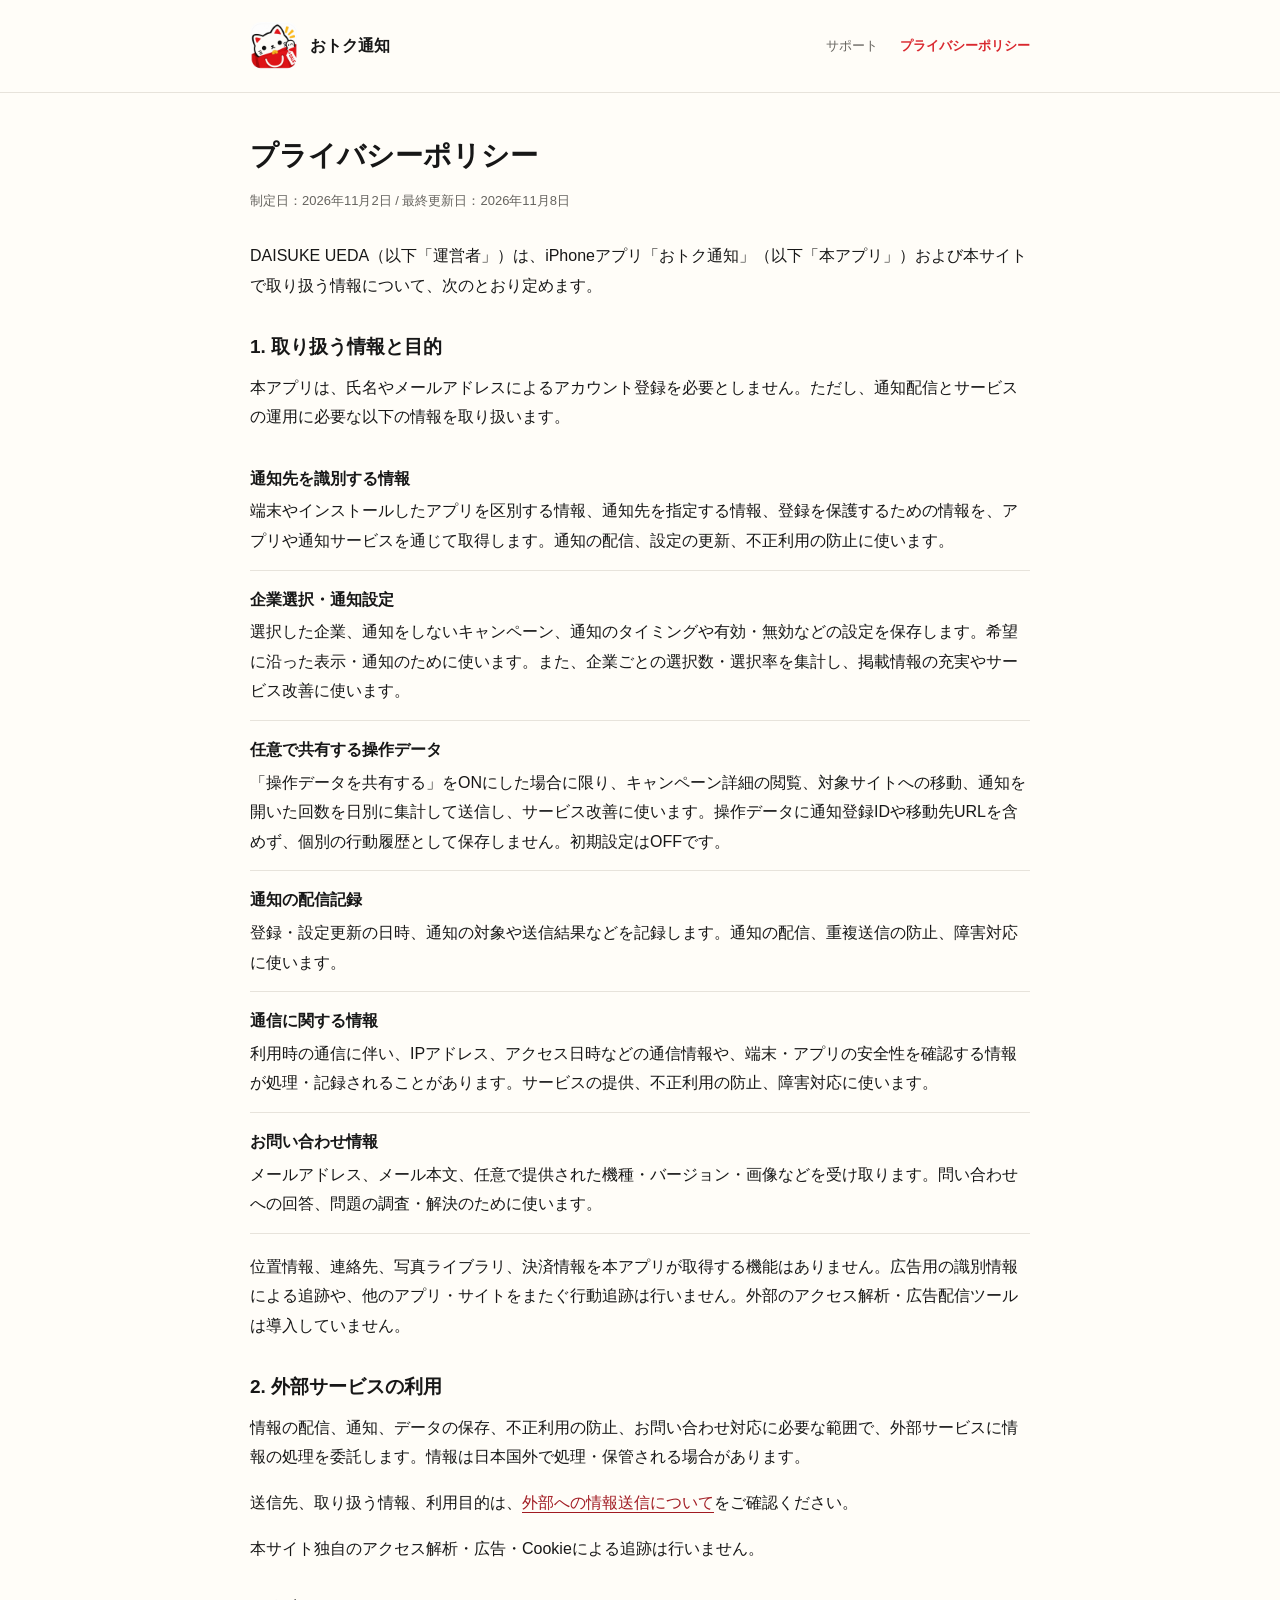
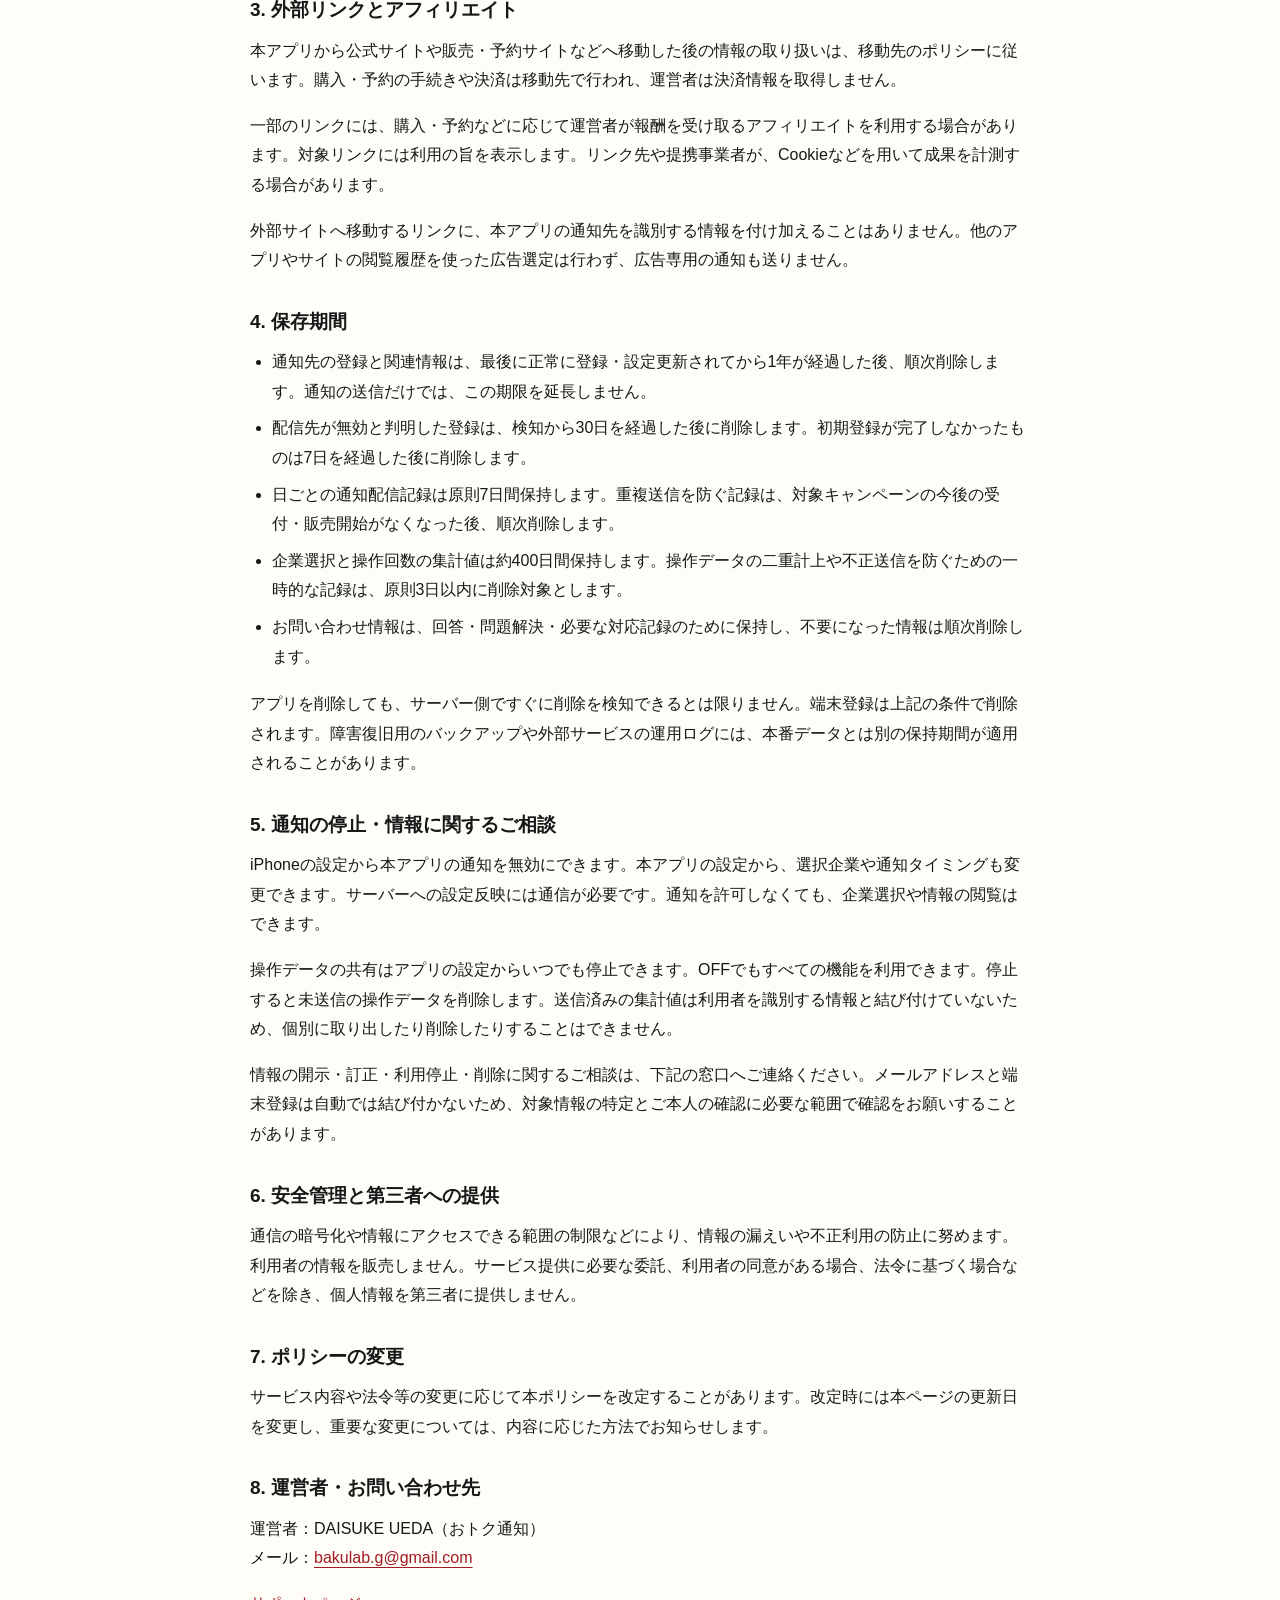
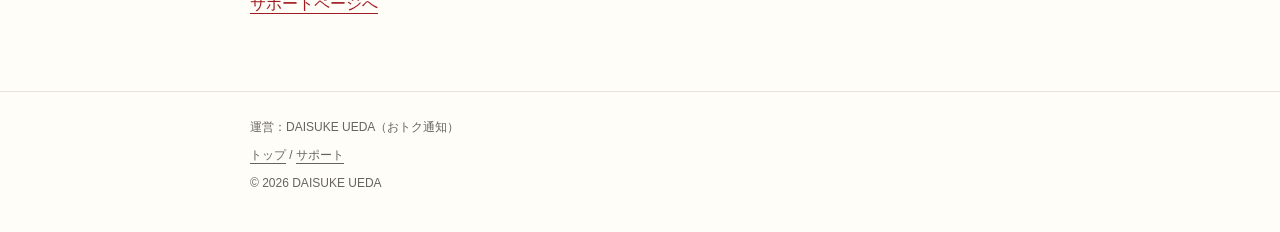
==== commit ea468137: "Document optional usage metrics and company selection aggregates" ====
--- a/privacy/index.html
+++ b/privacy/index.html
@@ -18,18 +18,19 @@
   </div></header>
   <main id="main" class="wrap">
     <h1>プライバシーポリシー</h1>
-    <p class="updated">制定・最終更新日：2026年11月2日</p>
+    <p class="updated">制定日：2026年11月2日 / 最終更新日：2026年11月8日</p>
     <p>DAISUKE UEDA（以下「運営者」）は、iPhoneアプリ「おトク通知」（以下「本アプリ」）および本サイトで取り扱う情報について、次のとおり定めます。</p>
     <h2>1. 取り扱う情報と目的</h2>
     <p>本アプリは、氏名やメールアドレスによるアカウント登録を必要としません。ただし、通知配信とサービスの運用に必要な以下の情報を取り扱います。</p>
     <dl class="facts">
       <div><dt>通知先を識別する情報</dt><dd>端末やインストールしたアプリを区別する情報、通知先を指定する情報、登録を保護するための情報を、アプリや通知サービスを通じて取得します。通知の配信、設定の更新、不正利用の防止に使います。</dd></div>
-      <div><dt>企業選択・通知設定</dt><dd>選択した企業、通知をしないキャンペーン、通知のタイミングや有効・無効などの設定を保存します。希望に沿った表示・通知のために使います。</dd></div>
+      <div><dt>企業選択・通知設定</dt><dd>選択した企業、通知をしないキャンペーン、通知のタイミングや有効・無効などの設定を保存します。希望に沿った表示・通知のために使います。また、企業ごとの選択数・選択率を集計し、掲載情報の充実やサービス改善に使います。</dd></div>
+      <div><dt>任意で共有する操作データ</dt><dd>「操作データを共有する」をONにした場合に限り、キャンペーン詳細の閲覧、対象サイトへの移動、通知を開いた回数を日別に集計して送信し、サービス改善に使います。操作データに通知登録IDや移動先URLを含めず、個別の行動履歴として保存しません。初期設定はOFFです。</dd></div>
       <div><dt>通知の配信記録</dt><dd>登録・設定更新の日時、通知の対象や送信結果などを記録します。通知の配信、重複送信の防止、障害対応に使います。</dd></div>
       <div><dt>通信に関する情報</dt><dd>利用時の通信に伴い、IPアドレス、アクセス日時などの通信情報や、端末・アプリの安全性を確認する情報が処理・記録されることがあります。サービスの提供、不正利用の防止、障害対応に使います。</dd></div>
       <div id="contact-data"><dt>お問い合わせ情報</dt><dd>メールアドレス、メール本文、任意で提供された機種・バージョン・画像などを受け取ります。問い合わせへの回答、問題の調査・解決のために使います。</dd></div>
     </dl>
-    <p>位置情報、連絡先、写真ライブラリ、決済情報を本アプリが取得する機能はありません。広告用の識別情報による追跡、外部のアクセス解析・広告配信ツール、利用者ごとの外部リンクのクリック計測は導入していません。</p>
+    <p>位置情報、連絡先、写真ライブラリ、決済情報を本アプリが取得する機能はありません。広告用の識別情報による追跡や、他のアプリ・サイトをまたぐ行動追跡は行いません。外部のアクセス解析・広告配信ツールは導入していません。</p>
     <h2>2. 外部サービスの利用</h2>
     <p>情報の配信、通知、データの保存、不正利用の防止、お問い合わせ対応に必要な範囲で、外部サービスに情報の処理を委託します。情報は日本国外で処理・保管される場合があります。</p>
     <p>送信先、取り扱う情報、利用目的は、<a href="external-services/">外部への情報送信について</a>をご確認ください。</p>
@@ -43,11 +44,13 @@
       <li>通知先の登録と関連情報は、最後に正常に登録・設定更新されてから1年が経過した後、順次削除します。通知の送信だけでは、この期限を延長しません。</li>
       <li>配信先が無効と判明した登録は、検知から30日を経過した後に削除します。初期登録が完了しなかったものは7日を経過した後に削除します。</li>
       <li>日ごとの通知配信記録は原則7日間保持します。重複送信を防ぐ記録は、対象キャンペーンの今後の受付・販売開始がなくなった後、順次削除します。</li>
+      <li>企業選択と操作回数の集計値は約400日間保持します。操作データの二重計上や不正送信を防ぐための一時的な記録は、原則3日以内に削除対象とします。</li>
       <li>お問い合わせ情報は、回答・問題解決・必要な対応記録のために保持し、不要になった情報は順次削除します。</li>
     </ul>
     <p>アプリを削除しても、サーバー側ですぐに削除を検知できるとは限りません。端末登録は上記の条件で削除されます。障害復旧用のバックアップや外部サービスの運用ログには、本番データとは別の保持期間が適用されることがあります。</p>
     <h2>5. 通知の停止・情報に関するご相談</h2>
     <p>iPhoneの設定から本アプリの通知を無効にできます。本アプリの設定から、選択企業や通知タイミングも変更できます。サーバーへの設定反映には通信が必要です。通知を許可しなくても、企業選択や情報の閲覧はできます。</p>
+    <p>操作データの共有はアプリの設定からいつでも停止できます。OFFでもすべての機能を利用できます。停止すると未送信の操作データを削除します。送信済みの集計値は利用者を識別する情報と結び付けていないため、個別に取り出したり削除したりすることはできません。</p>
     <p>情報の開示・訂正・利用停止・削除に関するご相談は、下記の窓口へご連絡ください。メールアドレスと端末登録は自動では結び付かないため、対象情報の特定とご本人の確認に必要な範囲で確認をお願いすることがあります。</p>
     <h2>6. 安全管理と第三者への提供</h2>
     <p>通信の暗号化や情報にアクセスできる範囲の制限などにより、情報の漏えいや不正利用の防止に努めます。利用者の情報を販売しません。サービス提供に必要な委託、利用者の同意がある場合、法令に基づく場合などを除き、個人情報を第三者に提供しません。</p>
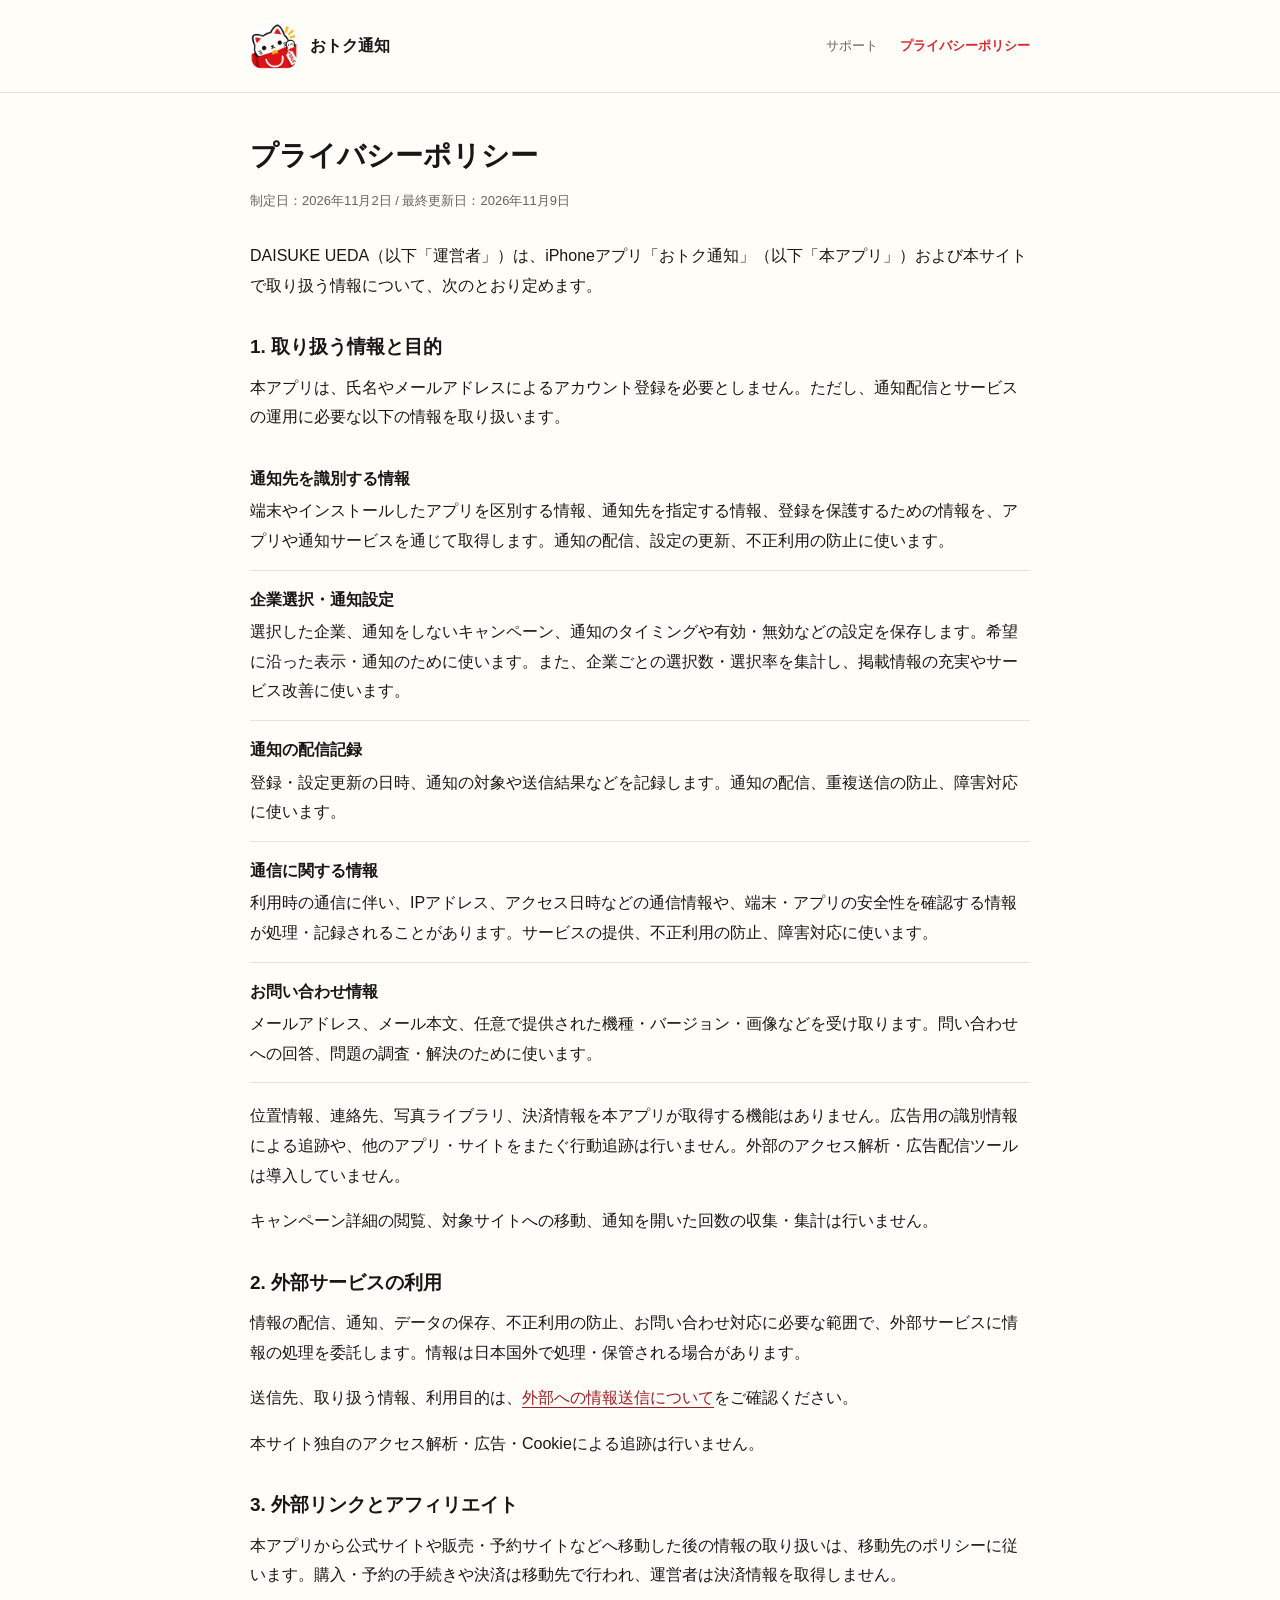
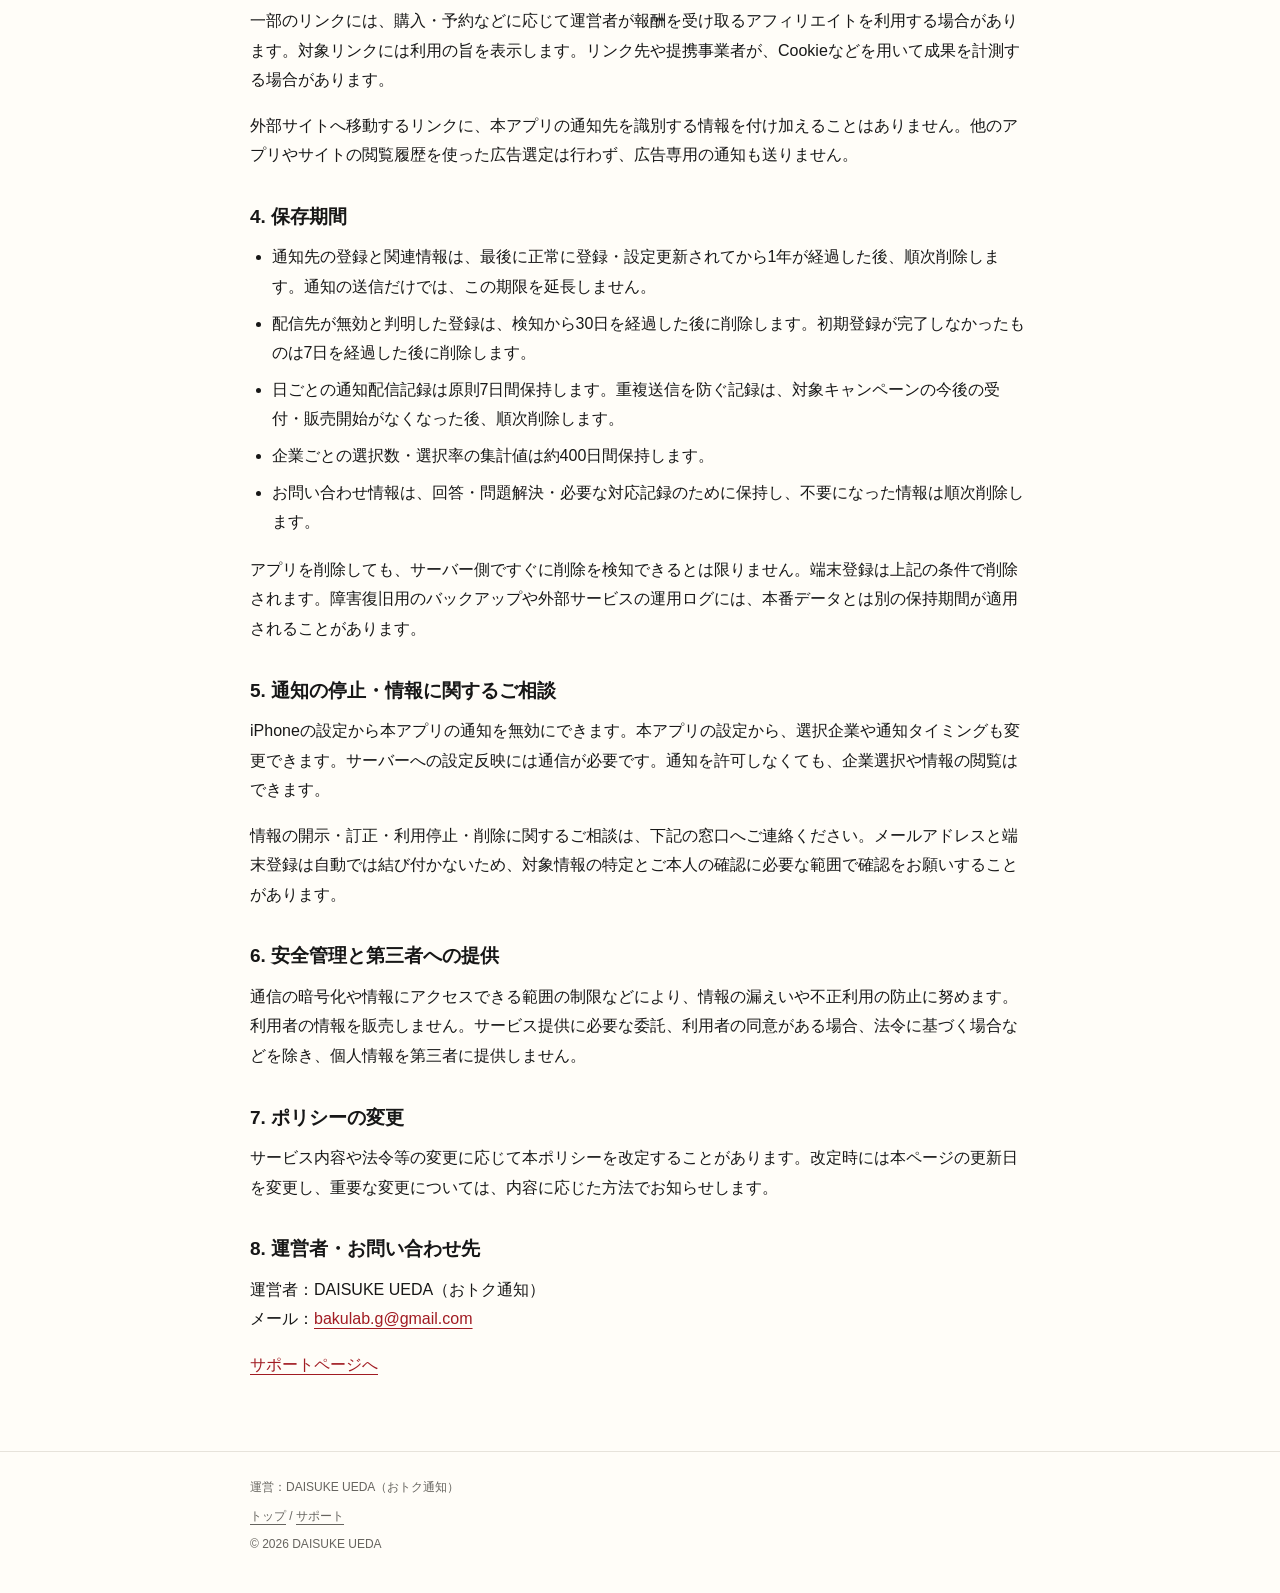
==== commit 8e1ea314: "Remove optional operation analytics from privacy policy" ====
--- a/privacy/index.html
+++ b/privacy/index.html
@@ -18,19 +18,19 @@
   </div></header>
   <main id="main" class="wrap">
     <h1>プライバシーポリシー</h1>
-    <p class="updated">制定日：2026年11月2日 / 最終更新日：2026年11月8日</p>
+    <p class="updated">制定日：2026年11月2日 / 最終更新日：2026年11月9日</p>
     <p>DAISUKE UEDA（以下「運営者」）は、iPhoneアプリ「おトク通知」（以下「本アプリ」）および本サイトで取り扱う情報について、次のとおり定めます。</p>
     <h2>1. 取り扱う情報と目的</h2>
     <p>本アプリは、氏名やメールアドレスによるアカウント登録を必要としません。ただし、通知配信とサービスの運用に必要な以下の情報を取り扱います。</p>
     <dl class="facts">
       <div><dt>通知先を識別する情報</dt><dd>端末やインストールしたアプリを区別する情報、通知先を指定する情報、登録を保護するための情報を、アプリや通知サービスを通じて取得します。通知の配信、設定の更新、不正利用の防止に使います。</dd></div>
       <div><dt>企業選択・通知設定</dt><dd>選択した企業、通知をしないキャンペーン、通知のタイミングや有効・無効などの設定を保存します。希望に沿った表示・通知のために使います。また、企業ごとの選択数・選択率を集計し、掲載情報の充実やサービス改善に使います。</dd></div>
-      <div><dt>任意で共有する操作データ</dt><dd>「操作データを共有する」をONにした場合に限り、キャンペーン詳細の閲覧、対象サイトへの移動、通知を開いた回数を日別に集計して送信し、サービス改善に使います。操作データに通知登録IDや移動先URLを含めず、個別の行動履歴として保存しません。初期設定はOFFです。</dd></div>
       <div><dt>通知の配信記録</dt><dd>登録・設定更新の日時、通知の対象や送信結果などを記録します。通知の配信、重複送信の防止、障害対応に使います。</dd></div>
       <div><dt>通信に関する情報</dt><dd>利用時の通信に伴い、IPアドレス、アクセス日時などの通信情報や、端末・アプリの安全性を確認する情報が処理・記録されることがあります。サービスの提供、不正利用の防止、障害対応に使います。</dd></div>
       <div id="contact-data"><dt>お問い合わせ情報</dt><dd>メールアドレス、メール本文、任意で提供された機種・バージョン・画像などを受け取ります。問い合わせへの回答、問題の調査・解決のために使います。</dd></div>
     </dl>
     <p>位置情報、連絡先、写真ライブラリ、決済情報を本アプリが取得する機能はありません。広告用の識別情報による追跡や、他のアプリ・サイトをまたぐ行動追跡は行いません。外部のアクセス解析・広告配信ツールは導入していません。</p>
+    <p>キャンペーン詳細の閲覧、対象サイトへの移動、通知を開いた回数の収集・集計は行いません。</p>
     <h2>2. 外部サービスの利用</h2>
     <p>情報の配信、通知、データの保存、不正利用の防止、お問い合わせ対応に必要な範囲で、外部サービスに情報の処理を委託します。情報は日本国外で処理・保管される場合があります。</p>
     <p>送信先、取り扱う情報、利用目的は、<a href="external-services/">外部への情報送信について</a>をご確認ください。</p>
@@ -44,13 +44,12 @@
       <li>通知先の登録と関連情報は、最後に正常に登録・設定更新されてから1年が経過した後、順次削除します。通知の送信だけでは、この期限を延長しません。</li>
       <li>配信先が無効と判明した登録は、検知から30日を経過した後に削除します。初期登録が完了しなかったものは7日を経過した後に削除します。</li>
       <li>日ごとの通知配信記録は原則7日間保持します。重複送信を防ぐ記録は、対象キャンペーンの今後の受付・販売開始がなくなった後、順次削除します。</li>
-      <li>企業選択と操作回数の集計値は約400日間保持します。操作データの二重計上や不正送信を防ぐための一時的な記録は、原則3日以内に削除対象とします。</li>
+      <li>企業ごとの選択数・選択率の集計値は約400日間保持します。</li>
       <li>お問い合わせ情報は、回答・問題解決・必要な対応記録のために保持し、不要になった情報は順次削除します。</li>
     </ul>
     <p>アプリを削除しても、サーバー側ですぐに削除を検知できるとは限りません。端末登録は上記の条件で削除されます。障害復旧用のバックアップや外部サービスの運用ログには、本番データとは別の保持期間が適用されることがあります。</p>
     <h2>5. 通知の停止・情報に関するご相談</h2>
     <p>iPhoneの設定から本アプリの通知を無効にできます。本アプリの設定から、選択企業や通知タイミングも変更できます。サーバーへの設定反映には通信が必要です。通知を許可しなくても、企業選択や情報の閲覧はできます。</p>
-    <p>操作データの共有はアプリの設定からいつでも停止できます。OFFでもすべての機能を利用できます。停止すると未送信の操作データを削除します。送信済みの集計値は利用者を識別する情報と結び付けていないため、個別に取り出したり削除したりすることはできません。</p>
     <p>情報の開示・訂正・利用停止・削除に関するご相談は、下記の窓口へご連絡ください。メールアドレスと端末登録は自動では結び付かないため、対象情報の特定とご本人の確認に必要な範囲で確認をお願いすることがあります。</p>
     <h2>6. 安全管理と第三者への提供</h2>
     <p>通信の暗号化や情報にアクセスできる範囲の制限などにより、情報の漏えいや不正利用の防止に努めます。利用者の情報を販売しません。サービス提供に必要な委託、利用者の同意がある場合、法令に基づく場合などを除き、個人情報を第三者に提供しません。</p>
